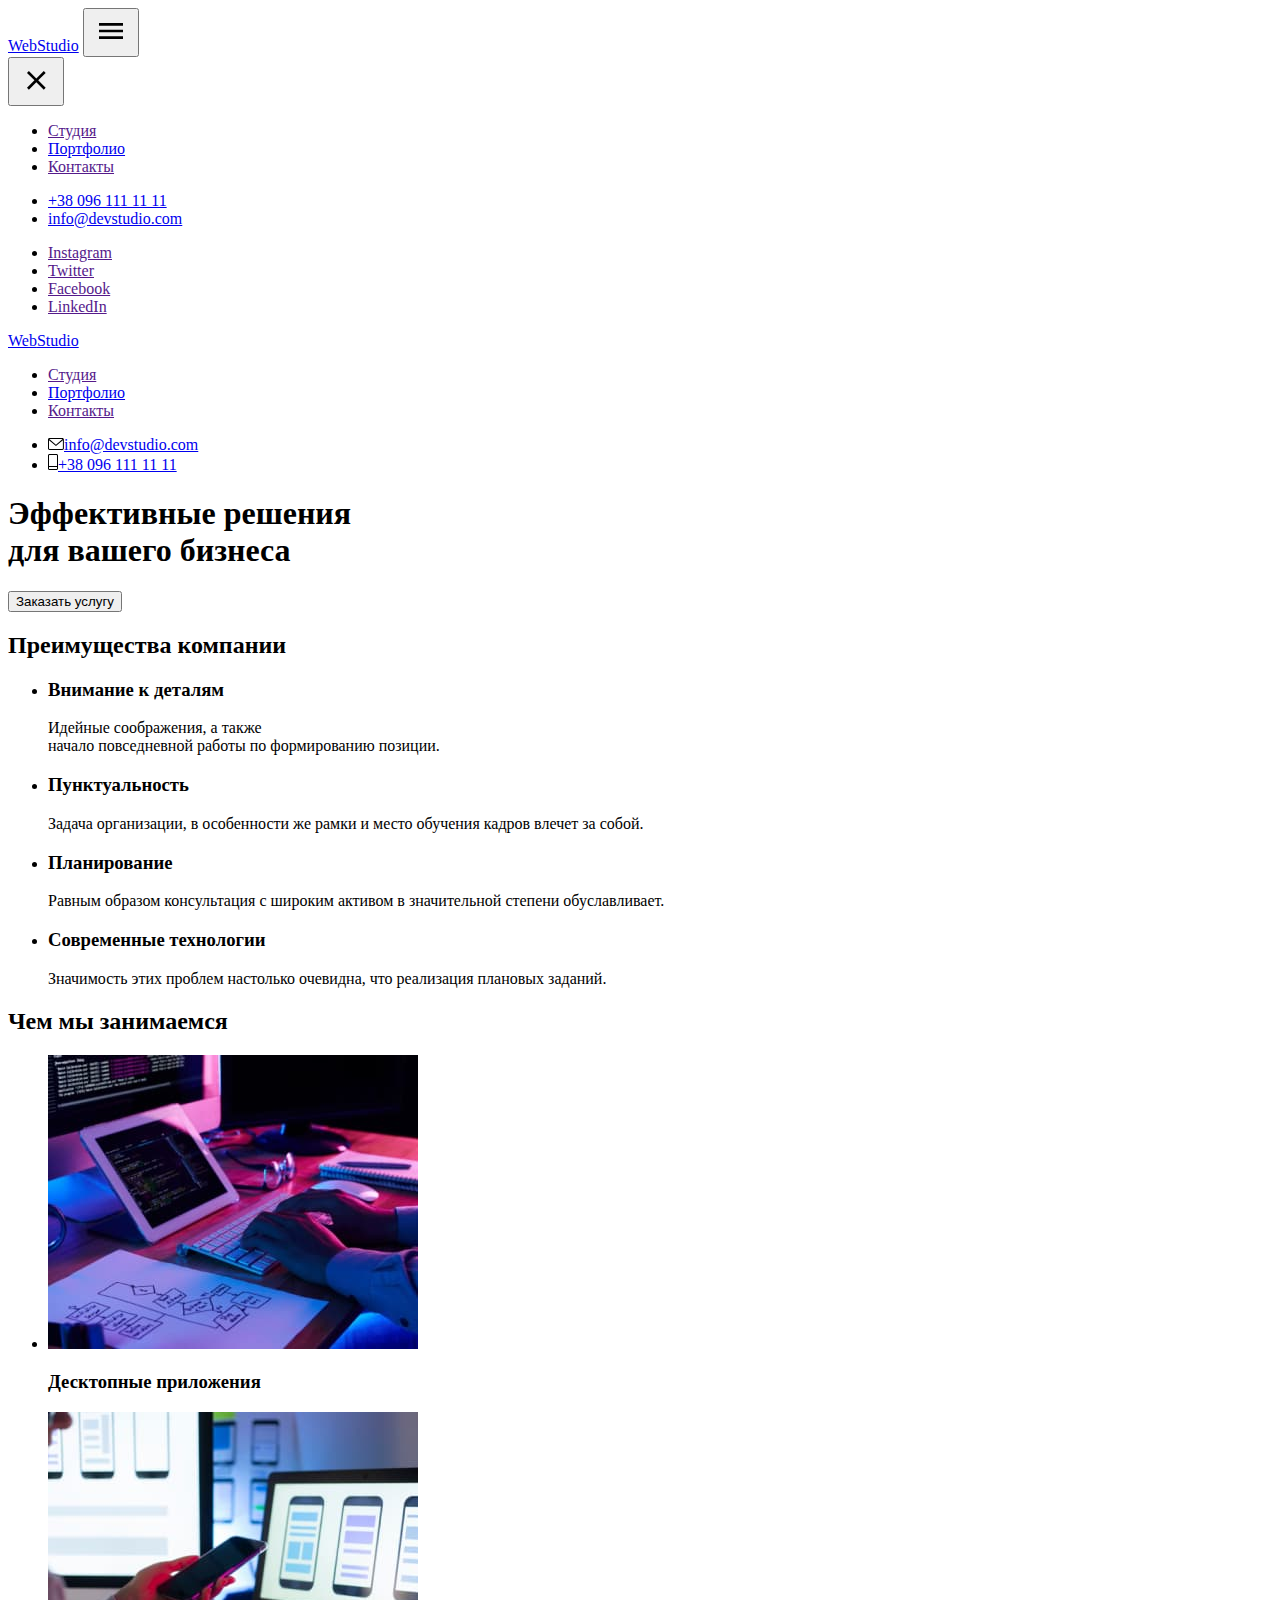
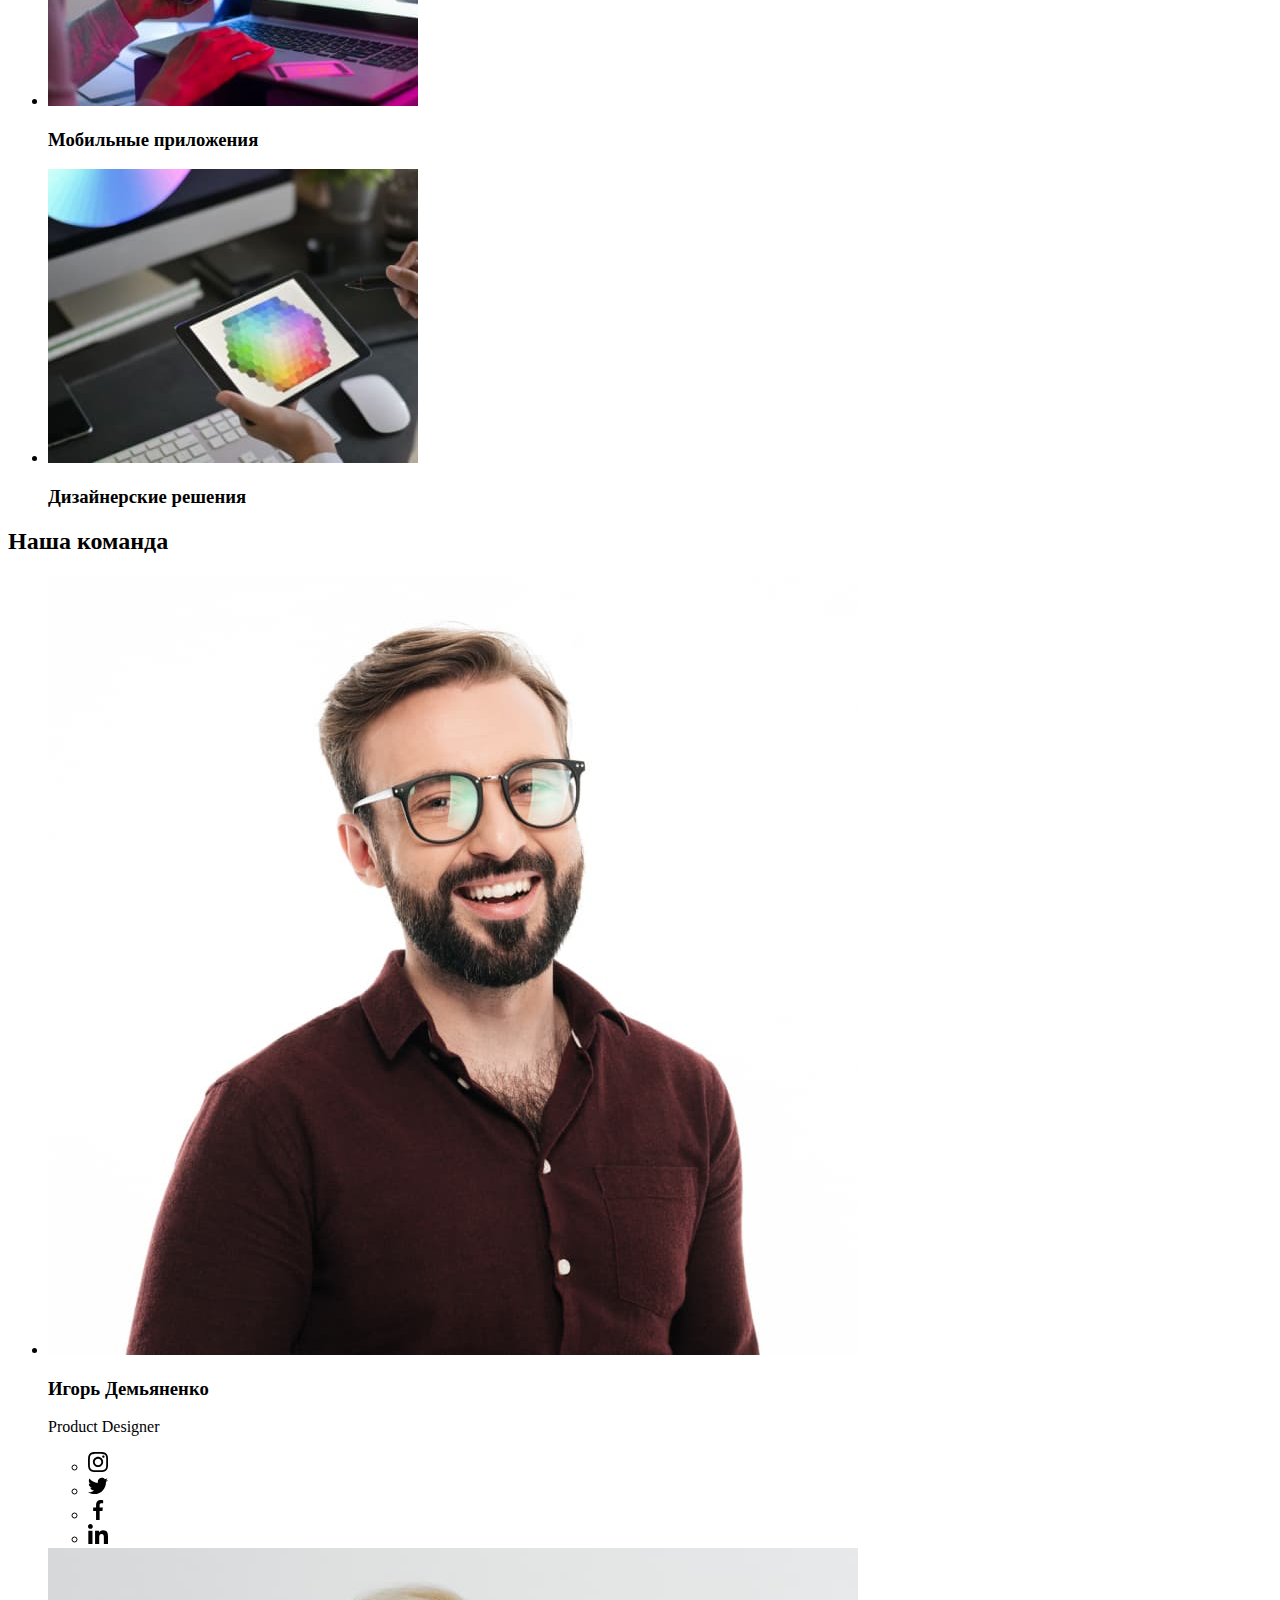
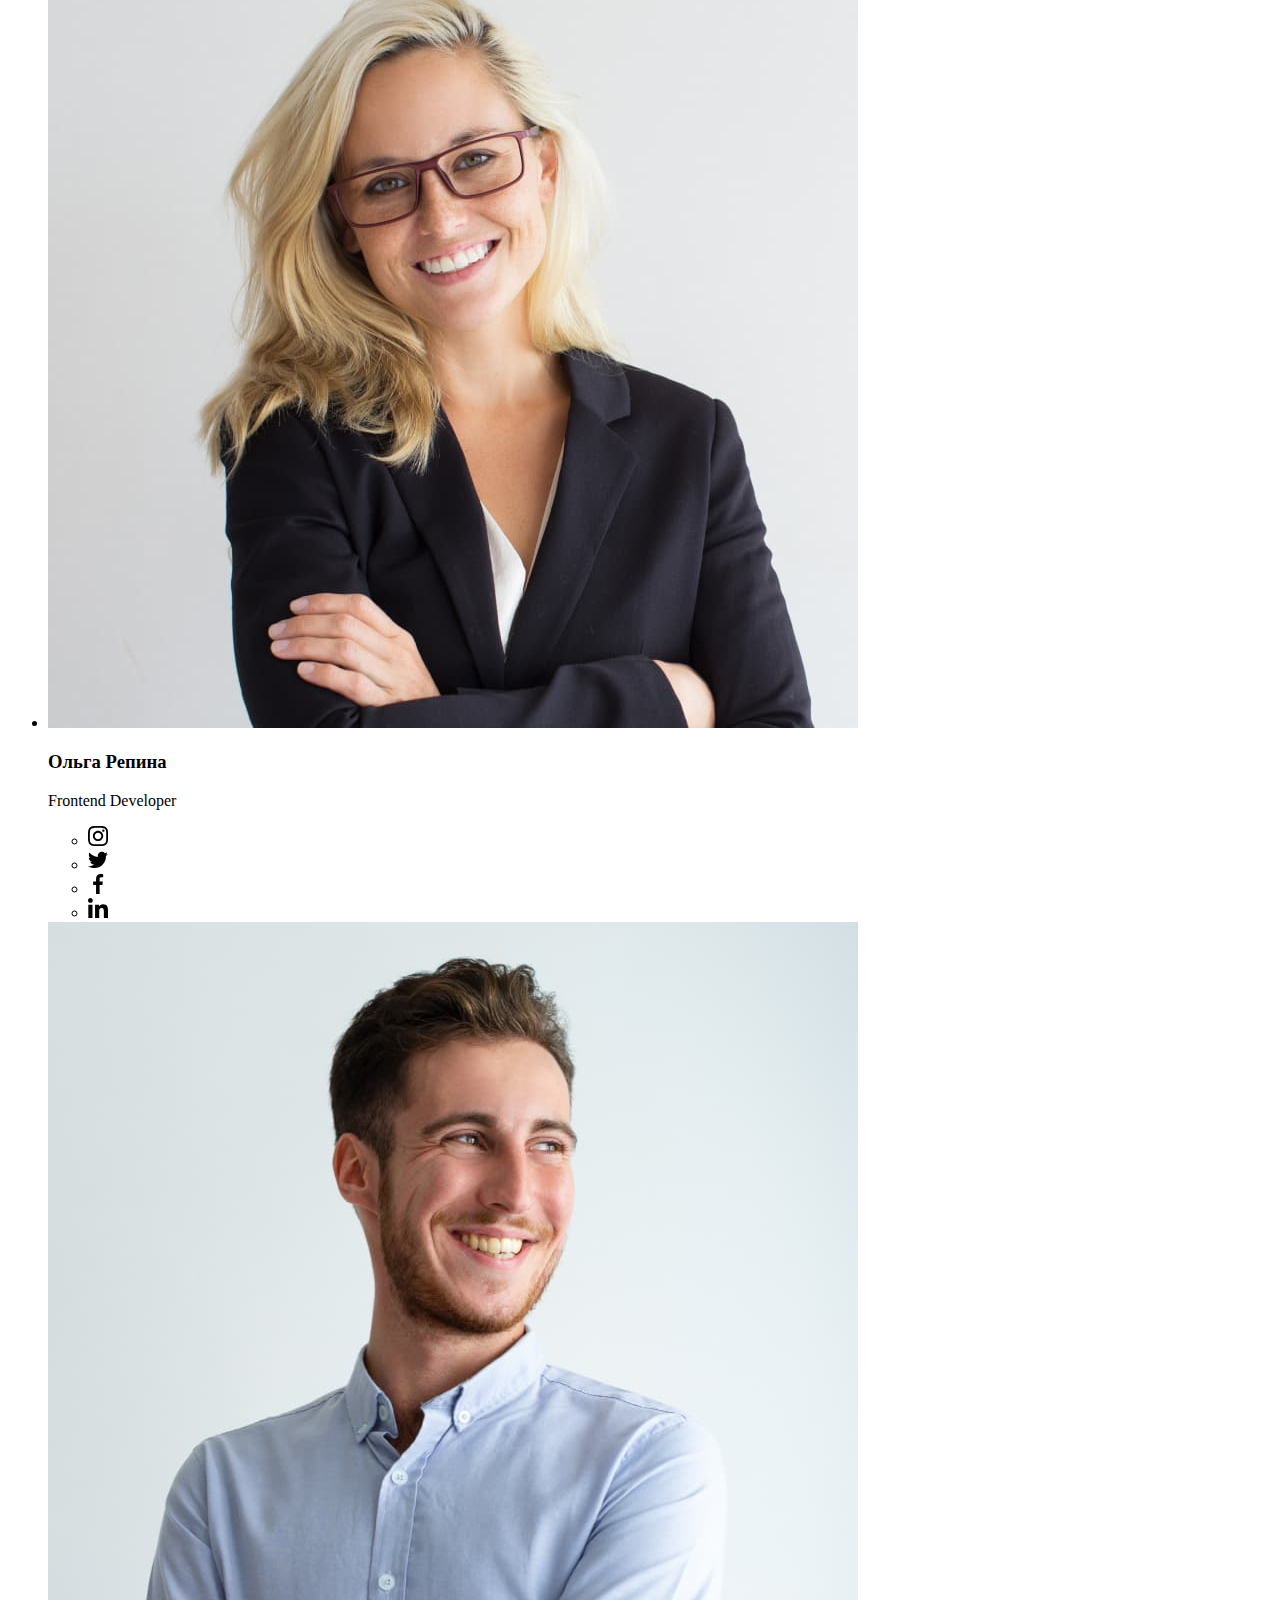
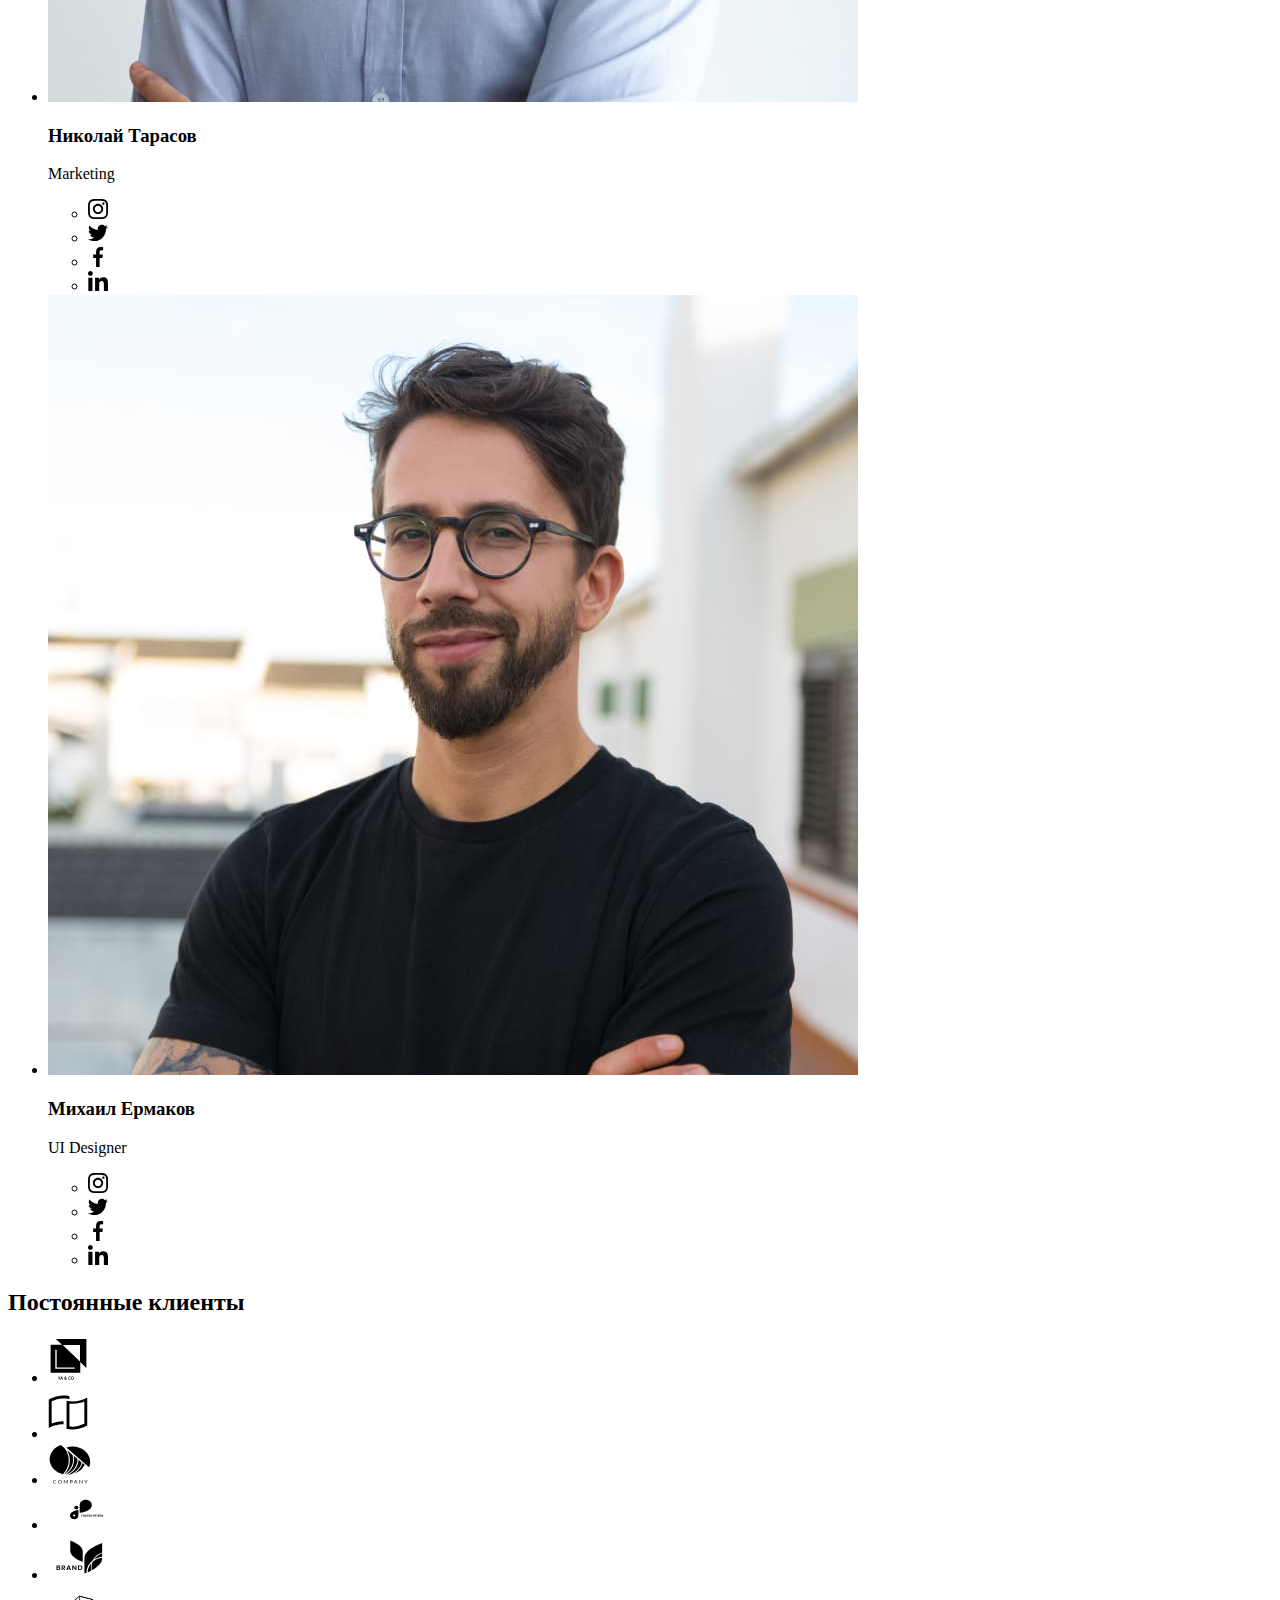
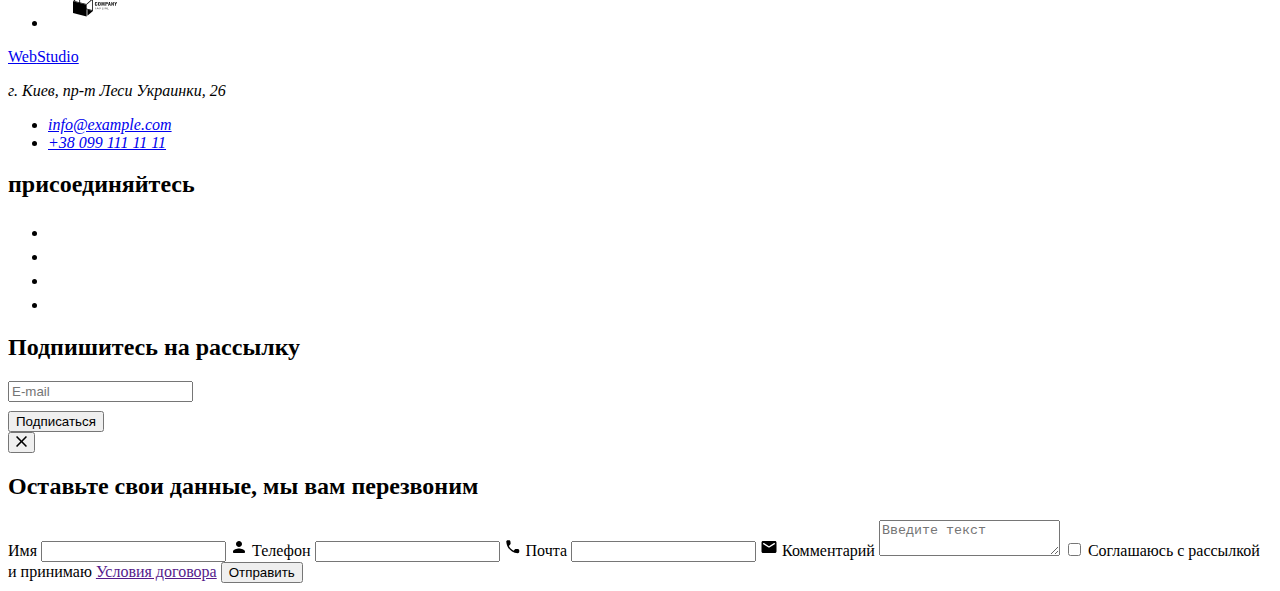
==== index.html @ 809e026f "добавил header для телефона" ====
<!DOCTYPE html>
<html lang="ru">
<head>
    <meta charset="UTF-8">
    <meta http-equiv="X-UA-Compatible" content="IE=edge">
    <meta name="viewport" content="width=device-width, initial-scale=1.0">
    <title>WebStudio</title>
    <link href="https://fonts.googleapis.com/css2?family=Raleway:wght@700&family=Roboto:wght@400;500;700;900&display=swap"
      rel="stylesheet">
    <!--<link rel="stylesheet" href="https://cdnjs.cloudflare.com/ajax/libs/modern-normalize/1.1.0/modern-normalize.min.css">-->
    <!--<link rel="stylesheet" href="./css/styles.css">-->
    <link rel="stylesheet" href="./css/main.min.css"> 
</head>

<body>
  <header class="header header--underline">
    <div class="container header__mobile-header">
        <nav class="header__mobile-nav">
            <a href="./index.html" class="logo logo--mobile">Web<span class="logo--black">Studio</span></a>
            <button class="header__button"  data-menu-button>
              <svg width="40" height="40" aria-label="переключатель мобильного меню">
                <use class="header__menu-icon" href="./images/icons.svg#menu-icon"></use>
              </svg>
            </button>


          <div class="header__menu-list" data-menu>

           <button class="header__button  header__menu-button">
              <a href="./index.html">
                <svg width="40" height="40" aria-label="переключатель мобильного меню">
                  <use class="header__close-icon" href="./images/icons.svg#close-icon"></use>
                </svg>
              </a>
            </button>

            <ul class="header__mobile-site-nav">
              <li class="header__site-nav-item"><a class="header__site-nav-link header__link--current" href="">Студия</a></li>
              <li class="header__site-nav-item"><a class="header__site-nav-link" href="./portfolio.html">Портфолио</a></li>
              <li class="header__site-nav-item"><a class="header__site-nav-link" href="">Контакты</a></li>
            </ul>
            <ul class="header__mobile-auth-nav">
              <li class="header__auth-nav-item"><a class="header__auth-nav-link" href="tel:+380961111111">+38 096 111 11 11</a>
              </li>
              <li class="header__auth-nav-item"><a class="header__auth-nav-link"
                  href="mailto:info@devstudio.com">info@devstudio.com</a></li>
            </ul>
            <ul class="header__mobile-links-list">
              <li class="header__links-list-item"><a class="header__links-list-link" href="">Instagram</a></li>
              <li class="header__links-list-item"><a class="header__links-list-link" href="">Twitter</a></li>
              <li class="header__links-list-item"><a class="header__links-list-link" href="">Facebook</a></li>
              <li class="header__links-list-item"><a class="header__links-list-link" href="">LinkedIn</a></li>
            </ul>
          </div>
        </nav>
    </div>


    <div class="container header__desktop-header">
        <nav class="header__main-nav">
          <a href="./index.html" class="logo">Web<span class="logo--black">Studio</span></a>
          <ul class="header__site-nav">
            <li class="header__item  header__item-studio--active"><a href="" class="header__link header__link--current">Студия</a></li>
            <li class="header__item"><a href="./portfolio.html" class="header__link">Портфолио</a></li>
            <li class="header__item"><a href="" class="header__link">Контакты</a></li>
          </ul>
        </nav>
        <ul class="header__auth-nav">
          <li class="header__point">
            <a class="header__contact" href="mailto:info@devstudio.com">
              <svg class="header__icon header__icon--envelope" width="16" height="12">
                <use href="./images/sprite.svg#icon-envelope"></use>
              </svg>info@devstudio.com</a>
          </li>
          <li class="header__point">
            <a class="header__contact" href="tel:+380961111111">
              <svg class="header__icon header__icon--smartphone" width="10" height="16">
                <use href="./images/sprite.svg#icon-cell"></use>
              </svg>+38 096 111 11 11</a>
          </li>
        </ul>
    </div>
  </header>


<main>
  <section class="hero">
      <h1 class="hero__title">Эффективные решения<br/> для вашего бизнеса</h1>
      <button type="button" class="hero__button" data-modal-open>Заказать услугу</button>
  </section>


  <section class="our-pluses">
    <div class="container">
      <h2 class="our-pluses__title visually-hidden">Преимущества компании</h2>
      <ul class="our-pluses__list">
        <li class="our-pluses__item icon-antenna"><!--Одну иконку сделал через класс как пример-->
          <h3 class="our-pluses__subtitle">Внимание к деталям</h3>
          <p class="our-pluses__text">
            Идейные соображения, а также <br/> начало повседневной работы по формированию позиции.
          </p>
        </li>
        <li class="our-pluses__item">
          <h3 class="our-pluses__subtitle">Пунктуальность</h3>
          <p class="our-pluses__text">
            Задача организации, в особенности же рамки и место обучения кадров влечет за собой.
          </p>
        </li>
        <li class="our-pluses__item">
          <h3 class="our-pluses__subtitle">Планирование</h3>
          <p class="our-pluses__text">
            Равным образом консультация с широким активом в значительной степени обуславливает.
          </p>
        </li>
        <li class="our-pluses__item">
          <h3 class="our-pluses__subtitle">Современные технологии</h3>
          <p class="our-pluses__text">
            Значимость этих проблем настолько очевидна, что реализация плановых заданий.
          </p>
        </li>
      </ul>
    </div>
  </section>

  <section class="our-works">
    <div class="container">
      <h2 class="our-works__title">Чем мы занимаемся</h2>
        <ul class="our-works__list">
          <li>
            <div class="our-works__wrap">
              <img class="our-works__img" src="./images/computerphoto1.jpg" width="370" alt="компьютерные технологии" />
              <h3 class="our-works__subtitle">Десктопные приложения</h3>
            </div>
          </li>
          <li>
            <div class="our-works__wrap">
              <img class="our-works__img" src="./images/computerphoto2.jpg" width="370" alt="компьютерные технологии" />
              <h3 class="our-works__subtitle">Мобильные приложения</h3>
            </div>
          </li>
          <li>
            <div class="our-works__wrap">
              <img class="our-works__img" src="./images/computerphoto3.jpg" width="370" alt="компьютерные технологии" />
              <h3 class="our-works__subtitle">Дизайнерские решения</h3>
            </div>
          </li>
        </ul>
    </div>
  </section>

  <section class="our-team">
    <div class="container">
      <h2 class="our-team__title section-title title-style">Наша команда</h2>
      <ul class="our-team__card-set">
        <li class="our-team__card">
          <picture>
            <source srcset="./images/igor-photo-270.jpg 1x, ./images/igor-photo-540@2x.jpg 2x" media="(min-width: 1200px)" sizes="25vw" type="image/jpeg">
            <source srcset="./images/igor-photo-354.jpg 1x, ./images/igor-photo-708@2x.jpg 2x" media="(min-width: 768px)" sizes="50vw" type="image/jpeg">
            <source srcset="./images/igor-photo-450.jpg 1x, ./images/igor-photo-900@2x.jpg 2x" media="(max-width: 767px)" sizes="100vw" type="image/jpeg">            
            <img class="our-team__img" src="/images/igor-photo-450.jpg" alt="игорь-product manager" />
          </picture>
          <div class="our-team__text-wrap">
            <h3 class="our-team__subtitle">Игорь Демьяненко</h3>
            <p class="our-team__text">Product Designer</p>
            <ul class="our-team__list-links">
              <li>
                <a class="our-team__link" href="">
                  <svg class="our-team__icon" width="20" height="20">
                    <use href="./images/icons.svg#instagram-gray"></use>
                  </svg>
                </a>
              </li>
              <li>
                <a class="our-team__link" href="">
                  <svg class="our-team__icon" width="20" height="20">
                    <use href="./images/icons.svg#twitter-gray"></use>
                  </svg>
                </a>
              </li>
              <li>
                <a class="our-team__link" href="">
                  <svg class="our-team__icon" width="20" height="20">
                    <use href="./images/icons.svg#facebook-gray"></use>
                  </svg>
                </a>
              </li>
              <li>
                <a class="our-team__link" href="">
                  <svg class="our-team__icon" width="20" height="20">
                    <use href="./images/icons.svg#linkedin-gray"></use>
                  </svg>
                </a>
              </li>
            </ul>
          </div>
        </li>
        <li class="our-team__card">
          <picture>
            <source srcset="./images/olga-photo-270.jpg 1x, ./images/olga-photo-540@2x.jpg 2x" media="(min-width: 1200px)" sizes="25vw" type="image/jpeg">
            <source srcset="./images/olga-photo-354.jpg 1x, ./images/olga-photo-708@2x.jpg 2x" media="(min-width: 768px)" sizes="50vw" type="image/jpeg">
            <source srcset="./images/olga-photo-450.jpg 1x, ./images/olga-photo-900@2x.jpg 2x" media="(max-width: 767px)" sizes="100vw" type="image/jpeg">
            <img class="our-team__img" src="./images/olga-photo-450.jpg" alt="ольга-frontend devtloper" />
          </picture>
          <div class="our-team__text-wrap">
            <h3 class="our-team__subtitle section-title">Ольга Репина</h3>
            <p class="our-team__text">Frontend Developer</p>
            <ul class="our-team__list-links list">
              <li>
                <a class="our-team__link" href="">
                  <svg class="our-team__icon" width="20" height="20">
                    <use href="./images/icons.svg#instagram-gray"></use>
                  </svg>
                </a>
              </li>
              <li>
                <a class="our-team__link" href="">
                  <svg class="our-team__icon" width="20" height="20">
                    <use href="./images/icons.svg#twitter-gray"></use>
                  </svg>
                </a>
              </li>
              <li>
                <a class="our-team__link" href="">
                  <svg class="our-team__icon" width="20" height="20">
                    <use href="./images/icons.svg#facebook-gray"></use>
                  </svg>
                </a>
              </li>
              <li>
                <a class="our-team__link" href="">
                  <svg class="our-team__icon" width="20" height="20">
                    <use href="./images/icons.svg#linkedin-gray"></use>
                  </svg>
                </a>
              </li>
            </ul>
          </div>
        </li>
        <li class="our-team__card">
          <picture>
            <source srcset="./images/nikolai-photo-270.jpg 1x, ./images/nikolai-photo-540@2x.jpg 2x" media="(min-width: 1200px)" sizes="25vw" type="image/jpeg">
            <source srcset="./images/nikolai-photo-354.jpg 1x, ./images/nikolai-photo-708@2x.jpg 2x" media="(min-width: 768px)" sizes="50vw" type="image/jpeg">
            <source srcset="./images/nikolai-photo-450.jpg 1x, ./images/nikolai-photo-900@2x.jpg 2x" media="(max-width: 767px)" sizes="100vw" type="image/jpeg">
            <img class="our-team__img" src="./images/nikolai-photo-450.jpg" alt="николай-marketing manager" />
          </picture>
          <div class="our-team__text-wrap">
            <h3 class="our-team__subtitle section-title">Николай Тарасов</h3>
            <p class="our-team__text">Marketing</p>
            <ul class="our-team__list-links list">
              <li>
                <a class="our-team__link" href="">
                  <svg class="our-team__icon" width="20" height="20">
                    <use href="./images/icons.svg#instagram-gray"></use>
                  </svg>
                </a>
              </li>
              <li>
                <a class="our-team__link" href="">
                  <svg class="our-team__icon" width="20" height="20">
                    <use href="./images/icons.svg#twitter-gray"></use>
                  </svg>
                </a>
              </li>
              <li>
                <a class="our-team__link" href="">
                  <svg class="our-team__icon" width="20" height="20">
                    <use href="./images/icons.svg#facebook-gray"></use>
                  </svg>
                </a>
              </li>
              <li>
                <a class="our-team__link" href="">
                  <svg class="our-team__icon" width="20" height="20">
                    <use href="./images/icons.svg#linkedin-gray"></use>
                  </svg>
                </a>
              </li>
            </ul>
          </div>
        </li>
        <li class="our-team__card">
          <picture>
            <source srcset="./images/mihail-photo-270.jpg 1x, ./images/mihail-photo-540@2x.jpg 2x" media="(min-width: 1200px)" sizes="25vw" type="image/jpeg">
            <source srcset="./images/mihail-photo-354.jpg 1x, ./images/mihail-photo-708@2x.jpg 2x" media="(min-width: 768px)" sizes="50vw" type="image/jpeg">
            <source srcset="./images/mihail-photo-450.jpg 1x, ./images/mihail-photo-900@2x.jpg 2x" media="(max-width: 767px)" sizes="100vw" type="image/jpeg">
            <img class="our-team__img" src="./images/mihail-photo-450.jpg" alt="михаил-UI designer" />
          </picture>
          <div class="our-team__text-wrap">
            <h3 class="our-team__subtitle section-title">Михаил Ермаков</h3>
            <p class="our-team__text">UI Designer</p>
            <ul class="our-team__list-links list">
              <li>
                <a class="our-team__link" href="">
                  <svg class="our-team__icon" width="20" height="20">
                    <use href="./images/icons.svg#instagram-gray"></use>
                  </svg>
                </a>
              </li>
              <li>
                <a class="our-team__link" href="">
                  <svg class="our-team__icon" width="20" height="20">
                    <use href="./images/icons.svg#twitter-gray"></use>
                  </svg>
                </a>
              </li>
              <li>
                <a class="our-team__link" href="">
                  <svg class="our-team__icon" width="20" height="20">
                    <use href="./images/icons.svg#facebook-gray"></use>
                  </svg>
                </a>
              </li>
              <li>
                <a class="our-team__link" href="">
                  <svg class="our-team__icon" width="20" height="20">
                    <use href="./images/icons.svg#linkedin-gray"></use>
                  </svg>
                </a>
              </li>
            </ul>
          </div>
        </li>
      </ul>
    </div>
  </section>

  <section class="clients">
    <div class="container">
      <h2 class="clients__title">Постоянные клиенты</h2>
      <ul class="clients__list">
        <li class="clients__item">
          <a class="clients__link" href=""><svg width="41" height="47" class="clients__icon"><use href="./images/icons.svg#company-one"></use></svg></a>
        </li>
        <li class="clients__item">
          <a class="clients__link" href=""><svg width="40" height="52" class="clients__icon"><use href="./images/icons.svg#company-two"></use></svg></a>
        </li>
        <li class="clients__item">
          <a class="clients__link" href=""><svg width="44" height="42" class="clients__icon"><use href="./images/icons.svg#company-three"></use></svg></a>
        </li>
        <li class="clients__item">
          <a class="clients__link" href=""><svg width="85" height="41" class="clients__icon"><use href="./images/icons.svg#company-four"></use></svg></a>
        </li>
        <li class="clients__item">
          <a class="clients__link" href=""><svg width="63" height="46" class="clients__icon"><use href="./images/icons.svg#company-five"></use></svg></a>
        </li>
        <li class="clients__item">
          <a class="clients__link" href=""><svg width="94" height="44" class="clients__icon"><use href="./images/icons.svg#company-six"></use></svg></a>
        </li>
      </ul>
    </div>
  </section>
</main>

  <footer class="footer">
   <div class="container  footer__footer-wrap">
      <div class="footer__contact-wrap">
          <a href="./index.html" class="logo footer__logo">Web<span class="logo--white">Studio</span></a>
          <address class="footer__contact">
              <p class="footer__text">г. Киев, пр-т Леси Украинки, 26</p>
              <ul class="footer__contact-list">
                <li class="footer__contact-item"><a class="footer__contact-link" href="mailto:info@example.com">info@example.com</a></li>
                <li class="footer__contact-item"><a class="footer__contact-link" href="tel:+380991111111">+38 099 111 11 11</a></li>
              </ul>
          </address>
      </div>

      <div class="footer__links-wrap">
        <h2 class="footer__title">присоединяйтесь</h2>
        <ul class="footer__links-list">
          <li class="footer__links-item">
            <a class="footer__link" href=""><svg class="footer__links-icon" width="20" height="20"><use href="./images/icons.svg#instagram-footer"></use></svg></a>
          </li>
          <li class="footer__links-item">
            <a class="footer__link" href=""><svg class="footer__links-icon" width="20" height="20"><use href="./images/icons.svg#twitter-footer"></use></svg></a>
          </li>
          <li class="footer__links-item">
            <a class="footer__link" href=""><svg class="footer__links-icon" width="20" height="20"><use href="./images/icons.svg#facebook-footer"></use></svg></a>
          </li>
          <li class="footer__links-item">
            <a class="footer__link" href=""><svg class="footer__links-icon" width="20" height="20"><use href="./images/icons.svg#linkedin-footer"></use></svg></a>
          </li>
        </ul>
      </div>

      <div class="footer__email">
          <h2 class="footer__title">Подпишитесь на рассылку</h2>
          <div class="footer__email-wrap">
              <form class="footer__form" method="post" autocomplete="off">
                <input class="footer__input" type="email" name="email" placeholder="E-mail">
              </form>
              <div class="footer__email-thumb">
                  <button class="footer__button" type="submit">Подписаться</button>
                  <svg class="footer__button-icon" width="24" height="24">
                    <use href="./images/icons.svg#icon-send"></use>
                  </svg>
              </div>
          </div>
      </div>
   </div>
  </footer>


  <div class="backdrop is-hidden" data-modal>
    <div class="backdrop__modal">
        <div class="backdrop__button-wrap">
          <button class="backdrop__button" type="button" data-modal-close>
            <svg class="backdrop-icon" width="11" height="11">
              <use href="./images/sprite.svg#icon-cross"></use>
            </svg>
          </button>
        </div>

      <form class="form" method="post" autocomplete="off" novalidate>
          <h2 class="form__title">Оставьте свои данные, мы вам перезвоним</h2>

          <label class="form__label">
              <span class="form__text">Имя</span>
              <span class="form__field">
                  <input class="form__input" type="text" name="username">
                  <svg class="form__icon" width="18" height="18">
                    <use href="./images/icons.svg#person-black"></use>
                  </svg>
              </span>
          </label>

          <label class="form__label">
              <span class="form__text">Телефон</span>
              <span class="form__field">
                  <input class="form__input" type="tel" name="tel">
                  <svg class="form__icon" width="18" height="18">
                    <use href="./images/icons.svg#phone-black"></use>
                  </svg>
              </span>
          </label>

          <label class="form__label">
              <span class="form__text">Почта</span>
              <span class="form__field">
                  <input class="form__input" type="email" name="email">
                  <svg class="form__icon" width="18" height="18">
                    <use href="./images/icons.svg#email-black"></use>
                  </svg>
              </span>
          </label>

          <label class="form__label form__label--textarea">
              <span class="form__text">Комментарий</span>
              <textarea class="form__textarea" name="comments" placeholder="Введите текст"></textarea>
          </label>

          <label class="form__label-checkbox">
            <input class="form__checkbox" type="checkbox" name="agree" value="agree">
            <span class="form__checkbox-icon"></span>
            <span class="form__checkbox-text">Соглашаюсь с рассылкой и принимаю <a class="form__link" href="">Условия договора</a></span>
          </label>

          <button class="button form__button" type="submit">Отправить</button>
      </form>
    </div>
  </div>

  <script src="./js/modal.js"></script>
   <script src="./js/menu.js"></script>
</body>
</html>
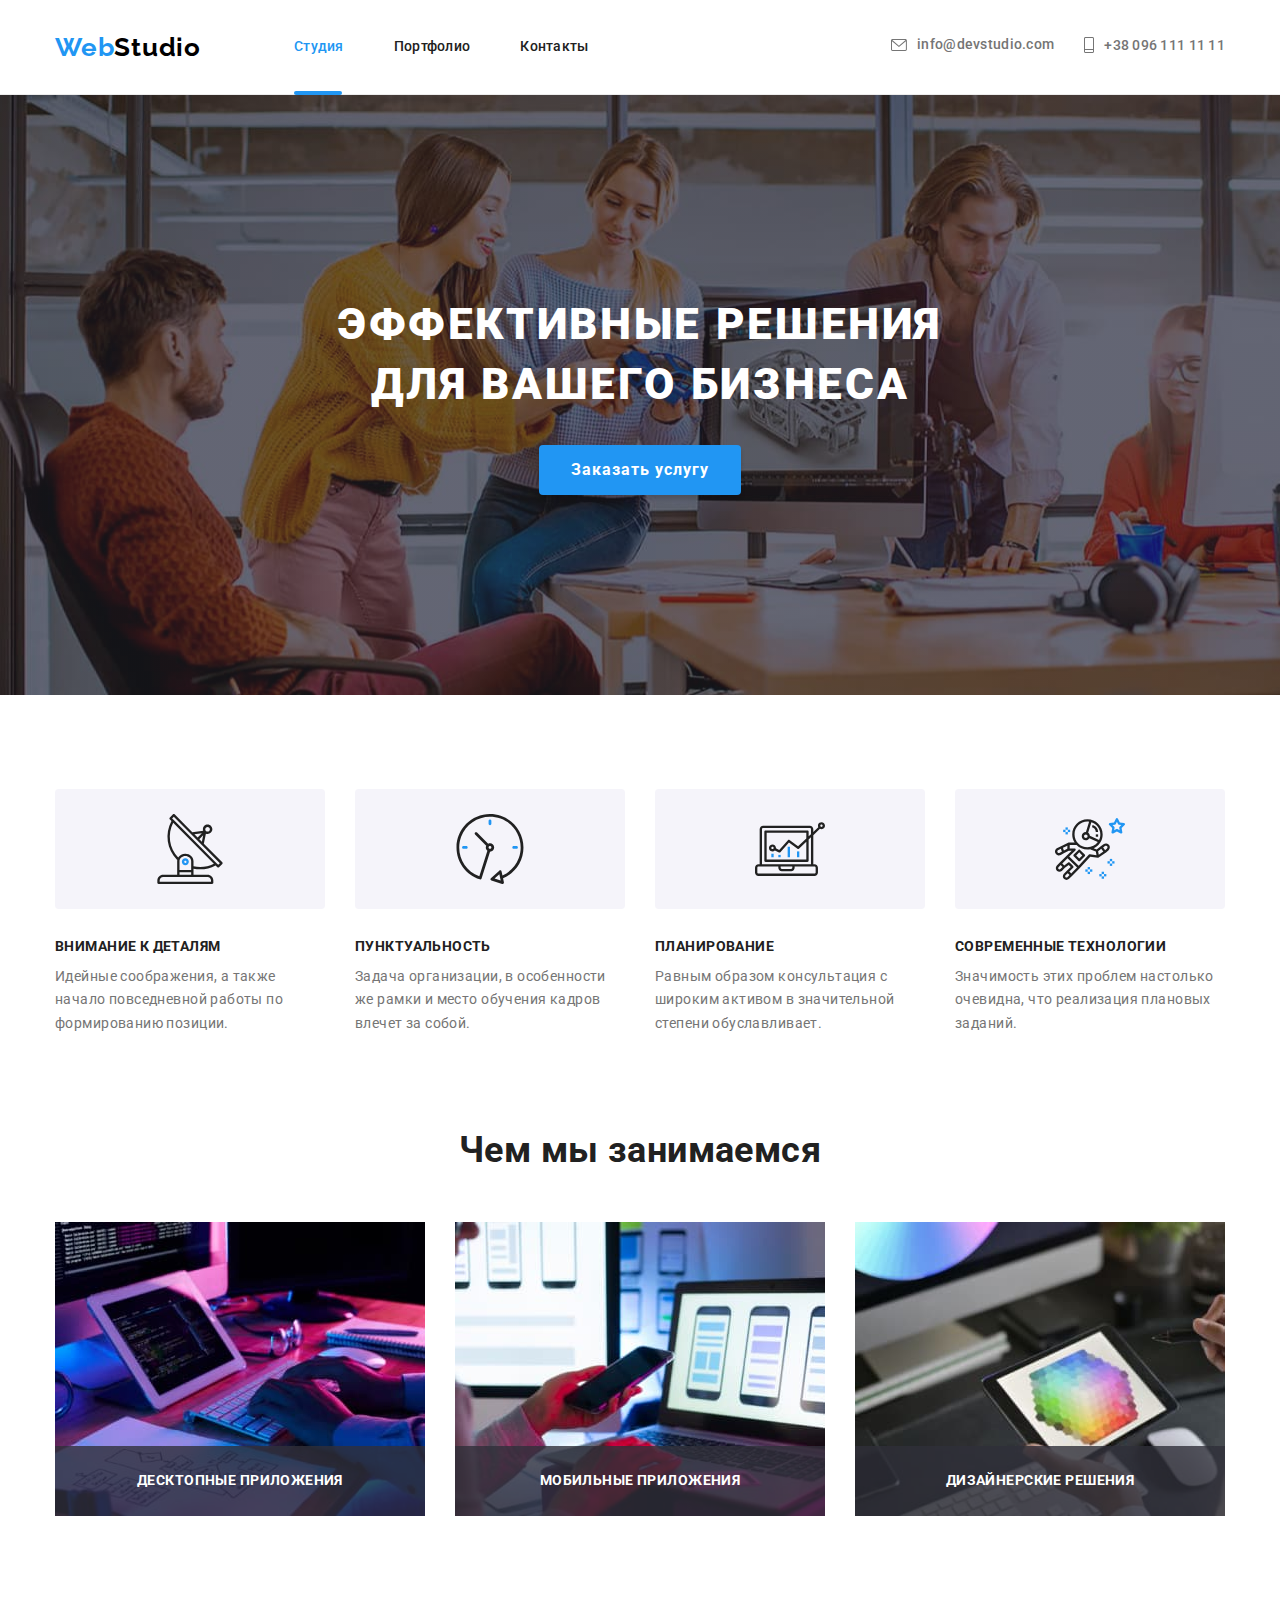
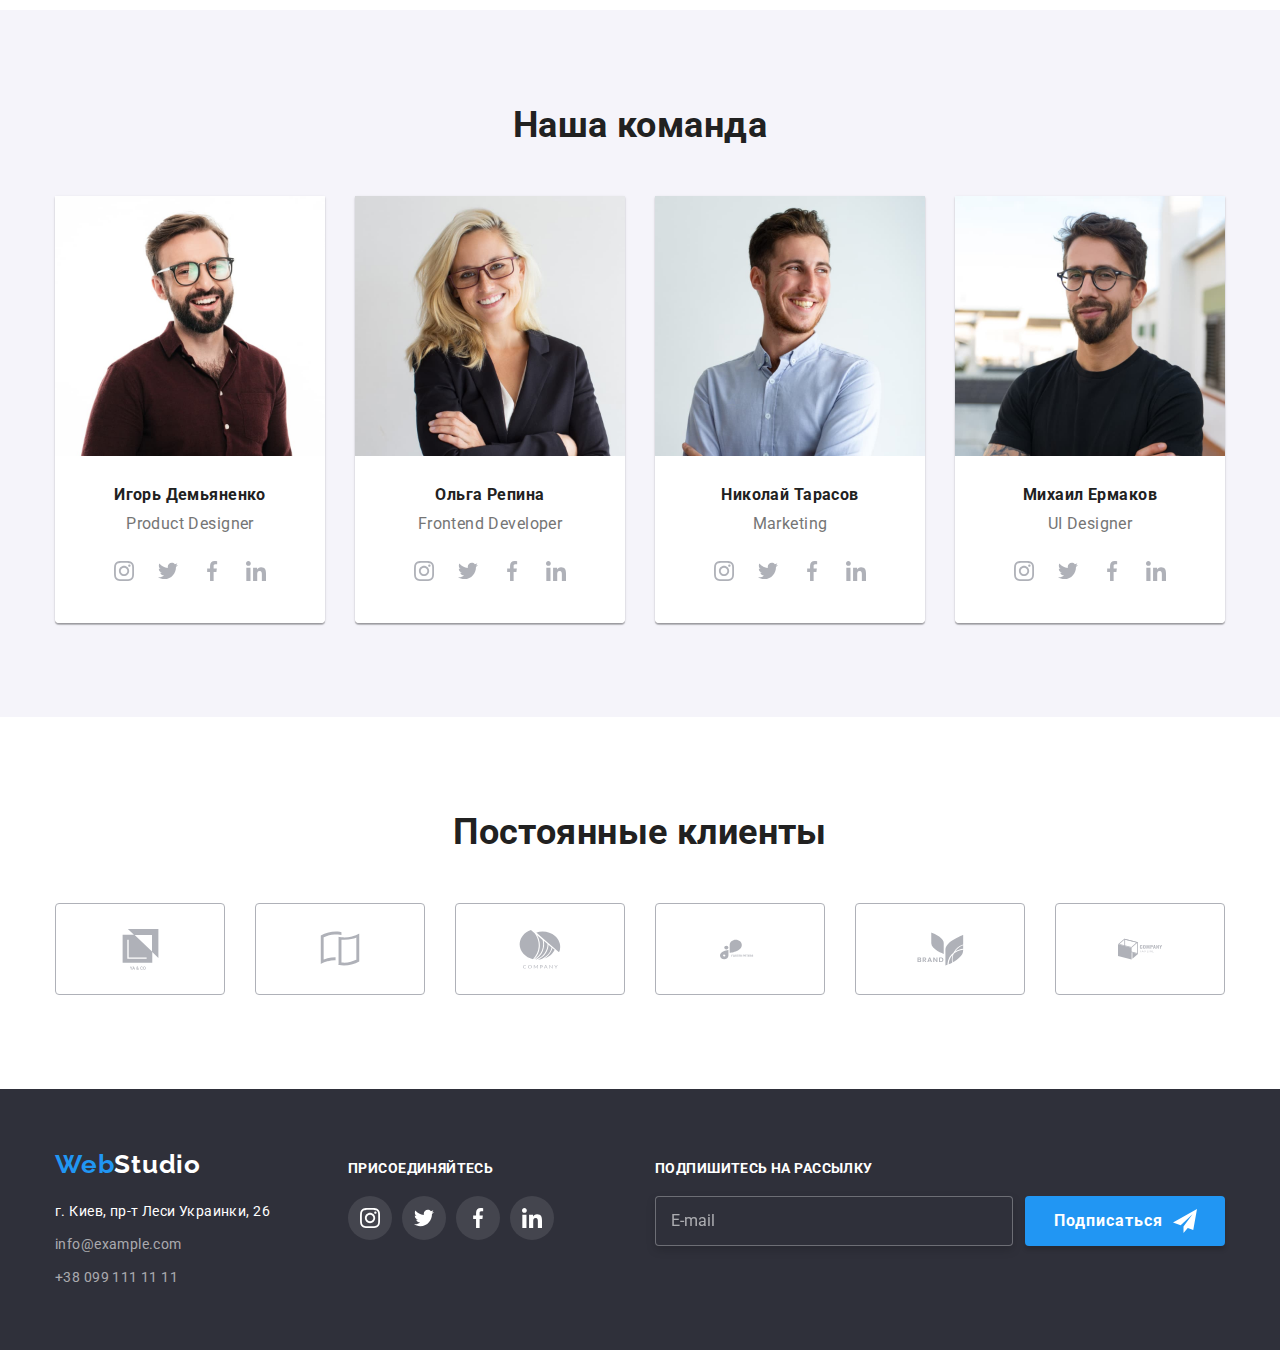
==== commit bc41618b: "изменил кнопку в хедере" ====
--- a/index.html
+++ b/index.html
@@ -20,19 +20,20 @@
             <button class="header__button"  data-menu-button>
               <svg width="40" height="40" aria-label="переключатель мобильного меню">
                 <use class="header__menu-icon" href="./images/icons.svg#menu-icon"></use>
+                <use class="header__close-icon" href="./images/icons.svg#close-icon"></use>
               </svg>
             </button>
 
 
           <div class="header__menu-list" data-menu>
 
-           <button class="header__button  header__menu-button">
+           <!-- <button class="header__button  header__menu-button">
               <a href="./index.html">
                 <svg width="40" height="40" aria-label="переключатель мобильного меню">
                   <use class="header__close-icon" href="./images/icons.svg#close-icon"></use>
                 </svg>
               </a>
-            </button>
+            </button> -->
 
             <ul class="header__mobile-site-nav">
               <li class="header__site-nav-item"><a class="header__site-nav-link header__link--current" href="">Студия</a></li>
--- a/css/styles.css
+++ b/css/styles.css
@@ -0,0 +1,905 @@
+/* цвет основной #757575*/
+/* цвет вторичный #212121*/
+/* цвет спец #FFFFFF*/
+/* цвет акцент #2196F3*/
+/* цвет footer address rgba(255, 255, 255, 0.6);*/
+
+:root {
+  --text-color: #757575;
+  --title-color: #212121;
+  --accent-color: #2196f3;
+  --special-color: #ffffff;
+  --footer-color: #2f303a;
+  --team-color: #f5f4fa;
+  --help-color: tomato;
+
+  --project-list-margin: 30px;
+  --animation-timfun: cubic-bezier(0.4, 0, 0.2, 1);
+}
+
+body {
+  color: var(--text-color);
+
+  font-family: 'Roboto', sans-serif;
+  font-weight: 400;
+  font-size: 14px;
+  letter-spacing: 0.03em;
+}
+
+.visually-hidden {
+  position: absolute;
+  width: 1px;
+  height: 1px;
+  margin: -1px;
+  border: 0;
+  padding: 0;
+  white-space: nowrap;
+  clip-path: inset(100%);
+  clip: rect(0 0 0 0);
+  overflow: hidden;
+}
+
+/*---------------------UTILITY----------------------------------------*/
+.list {
+  padding: 0;
+  margin: 0;
+  list-style: none;
+}
+
+/*----------------------------BUTTON------------------------------------*/
+.button {
+  display: inline-block;
+  min-width: 200px;
+  height: 50px;
+
+  color: var(--special-color);
+
+  border-radius: 4px;
+  box-shadow: 0px 4px 4px rgba(0, 0, 0, 0.15);
+  border: none;
+
+  font-family: inherit;
+  font-weight: 700;
+  font-size: 16px;
+  line-height: 1.87;
+  letter-spacing: 0.06em;
+  cursor: pointer;
+}
+
+/*---------------------LOGO----------------------------------------*/
+.logo {
+  color: var(--accent-color);
+  text-decoration: none;
+
+  font-family: 'Raleway', sans-serif;
+  font-weight: 700;
+  font-size: 24px;
+  line-height: 1.19;
+  letter-spacing: 0.03em;
+  margin-right: 93px;
+}
+.logo--black {
+  color: #000;
+}
+.logo--white {
+  color: #fff;
+}
+
+
+/*---------------------HEADER----------------------------------------*/
+.header {
+  background-color: var(--special-color);
+
+  padding-bottom: 31px;
+  padding-top: 32px;
+}
+.header--underline {
+  border-bottom: 1px solid #ececec;
+}
+.header__main-nav {
+  display: flex;
+  align-items: center;
+  justify-content: space-between;
+}
+.header__item:not(:last-child) {
+  margin-right: 50px;
+}
+.header__item {
+  position: relative;
+}
+.header__item-studio--active::after,
+.header__item-prtf--active::after {
+  position: absolute;
+  top: 50.5px;
+  left: 0px;
+
+  display: block;
+  content: '';
+  height: 4px;
+
+  /*opacity: 0;
+  pointer-events: none;*/
+
+  background: #2196f3;
+  border-radius: 2px;
+}
+.header__item-studio--active::after {
+  width: 48px;
+}
+.header__item-prtf--active::after {
+  width: 77px;
+}
+/*.header__item-studio--active:hover::after {
+  opacity: 1;
+}*/
+/*.header__item-prtf--active:hover::after {
+  opacity: 1;
+}*/
+.header__site-nav,
+.header__auth-nav {
+  display: flex;
+
+  line-height: 1.14;
+  letter-spacing: 0.02em;
+  font-weight: 500;
+}
+.header__link {
+  display: block;
+
+  color: var(--title-color);
+  text-decoration: none;
+  transition: color 250ms var(--animation-timfun);
+}
+.header__link:hover,
+.header__link:focus,
+.header__contact:hover,
+.header__contact:focus {
+  color: var(--accent-color);
+}
+.header__link--current {
+  color: var(--accent-color);
+}
+.header__contact {
+  display: inline-flex;
+  align-items: center;
+
+  text-decoration: none;
+  color: var(--text-color);
+
+  transition: color 250ms var(--animation-timfun);
+}
+.header__icon {
+  fill: #757575;
+  transition: fill 250ms var(--animation-timfun);
+}
+.header__contact:hover .header__icon {
+  fill: var(--accent-color);
+}
+.header__icon--envelope {
+  margin-right: 10px;
+}
+.header__icon--smartphone {
+  margin-right: 10px;
+  margin-left: 30px;
+}
+
+
+/*---------------------SECTION----------------------------------------*/
+.section-title {
+  color: var(--title-color);
+}
+.title-style {
+  font-size: 36px;
+  text-align: center;
+  line-height: 1.17;
+}
+
+
+/*---------------------SECTION HERO----------------------------------------*/
+.hero {
+  background-color: var(--footer-color);
+  background-image: linear-gradient(to right, rgba(47, 48, 58, 0.4), rgba(47, 48, 58, 0.4)),
+    url(../images/hero-bgr.jpg);
+
+  padding-bottom: 200px;
+  padding-top: 200px;
+  text-align: center;
+}
+.hero__title {
+  color: var(--special-color);
+  margin-top: 0;
+  margin-bottom: 30px;
+
+  font-weight: 900;
+  font-size: 44px;
+  line-height: 1.36;
+  letter-spacing: 0.06em;
+  text-transform: uppercase;
+}
+.hero__button {
+  text-align: center;
+  padding: 10px 32px;
+  background-color: var(--accent-color);
+}
+
+
+/*---------------------SECTION OUR-PLUSES----------------------------------------*/
+.our-pluses {
+  padding-top: 94px;
+  padding-bottom: 94px;
+}
+.our-pluses__title {
+  margin-top: 0;
+}
+.our-pluses__list {
+  display: flex;
+}
+.our-pluses__item {
+  width: calc((100%-90) / 4);
+}
+.our-pluses__item:not(:last-child) {
+  margin-right: 30px;
+}
+.our-pluses__subtitle {
+  color: var(--title-color);
+
+  margin-top: 0;
+  margin-bottom: 10px;
+
+  font-weight: 700;
+  font-size: 14px;
+  line-height: 1.14;
+  letter-spacing: 0.03em;
+  text-transform: uppercase;
+}
+.our-pluses__text {
+  line-height: 1.71em;
+  margin-top: 0;
+  margin-bottom: 0;
+}
+.our-pluses__item::before {
+  display: block;
+  content: '';
+  width: 270px;
+  height: 120px;
+
+  background-color: #f5f4fa;
+
+  margin-bottom: 30px;
+  border-radius: 4px;
+}
+.icon-antenna::before {
+  content: '';
+  background-image: url(../images/antenna.svg);
+  background-repeat: no-repeat;
+  background-position: center;
+}
+.our-pluses__item:nth-child(2)::before {
+  content: '';
+  background-image: url(../images/clock.svg);
+  background-repeat: no-repeat;
+  background-position: center;
+}
+.our-pluses__item:nth-child(3)::before {
+  content: '';
+  background-image: url(../images/diagram.svg);
+  background-repeat: no-repeat;
+  background-position: center;
+}
+.our-pluses__item:nth-child(4)::before {
+  content: '';
+  background-image: url(../images/astronaut.svg);
+  background-repeat: no-repeat;
+  background-position: center;
+}
+
+
+/*---------------------SECTION OUR-WORKS----------------------------------------*/
+.our-works {
+  padding-top: 0;
+  padding-bottom: 94px;
+}
+.our-works__title {
+  line-height: 1.16;
+  margin-bottom: 50px;
+  margin-top: 0;
+}
+.our-works__list {
+  display: flex;
+  justify-content: space-between;
+}
+.our-works__img {
+  display: block;
+}
+.our-works__wrap {
+  position: relative;
+}
+.our-works__subtitle {
+  position: absolute;
+  bottom: 0;
+  width: 100%;
+  height: 70px;
+
+  color: var(--special-color);
+  background: rgba(47, 48, 58, 0.8);
+
+  margin: 0;
+  padding-top: 27px;
+
+  font-weight: 700;
+  font-size: 14px;
+  line-height: 1.14;
+  text-align: center;
+  letter-spacing: 0.03em;
+  text-transform: uppercase;
+}
+
+
+/*---------------------SECTION OUR-TEAM----------------------------------------*/
+.our-team {
+  background-color: var(--team-color);
+  padding-top: 94px;
+  padding-bottom: 94px;
+}
+.our-team__title {
+  margin-top: 0;
+  margin-bottom: 50px;
+}
+.our-team__subtitle {
+  margin-top: 0;
+  margin-bottom: 10px;
+}
+.our-team__text {
+  margin-top: 0;
+  margin-bottom: 16px;
+}
+.our-team__subtitle,
+.our-team__text {
+  font-size: 16px;
+}
+.our-team__card-set {
+  display: flex;
+  justify-content: space-between;
+}
+.our-team__card {
+  box-shadow: 0px 1px 3px rgba(0, 0, 0, 0.12), 0px 1px 1px rgba(0, 0, 0, 0.14),
+    0px 2px 1px rgba(0, 0, 0, 0.2);
+  border-radius: 0px 0px 4px 4px;
+}
+.our-team__text-wrap {
+  background: #ffffff;
+  border-radius: 0px 0px 4px 4px;
+  text-align: center;
+  padding-top: 30px;
+  padding-bottom: 30px;
+  padding-right: 32px;
+  padding-left: 32px;
+}
+.our-team__img {
+  display: block;
+}
+.our-team__list-links {
+  display: flex;
+  justify-content: space-between;
+}
+.our-team__link {
+  display: flex;
+  justify-content: center;
+  align-items: center;
+
+  width: 44px;
+  height: 44px;
+  border-radius: 50%;
+
+  transition: background-color 250ms var(--animation-timfun);
+}
+.our-team__link:hover,
+.our-team__link:focus {
+  background-color: var(--accent-color);
+}
+.our-team__icon {
+  fill: #afb1b8;
+  transition: fill 250ms var(--animation-timfun);
+}
+.our-team__link:hover .our-team__icon,
+.our-team__link:focus .our-team__icon {
+  fill: #ffffff;
+}
+
+
+/*---------------------SECTION CLIENTS----------------------------------------*/
+.clients {
+  padding-top: 94px;
+  padding-bottom: 94px;
+}
+.clients__title {
+  margin-bottom: 50px;
+  margin-top: 0px;
+}
+.clients__list {
+  display: flex;
+  justify-content: space-between;
+}
+.clients__link {
+  display: inline-flex;
+  justify-content: center;
+  align-items: center;
+  width: 170px;
+  height: 92px;
+
+  border: 1px solid #afb1b8;
+  border-radius: 4px;
+  cursor: pointer;
+
+  transition: border-color 250ms var(--animation-timfun);
+}
+.clients__link:hover,
+.clients__link:focus {
+  border-color: var(--accent-color);
+}
+.clients__icon {
+  fill: #afb1b8;
+  transition: fill 250ms var(--animation-timfun);
+}
+.clients__link:hover .clients__icon,
+.clients__link:focus .clients__icon {
+  fill: var(--accent-color);
+}
+
+
+/*---------------------FOOTER----------------------------------------*/
+.footer {
+  background-color: var(--footer-color);
+  padding-bottom: 60px;
+  padding-top: 60px;
+}
+.footer__contact {
+  line-height: 1.71;
+  font-style: normal;
+}
+.footer__logo {
+  display: block;
+  margin-bottom: 20px;
+}
+.footer__text {
+  color: var(--special-color);
+  margin-bottom: 9px;
+  margin-top: 0;
+}
+.footer__contact-link {
+  color: rgba(255, 255, 255, 0.6);
+
+  line-height: 1.19;
+  text-decoration: none;
+
+  transition: color 250ms var(--animation-timfun);
+}
+.footer__contact-item:not(:last-child) {
+  margin-bottom: 9px;
+}
+.footer__contact-link:hover,
+.footer__contact-link:focus {
+  color: var(--accent-color);
+}
+.footer__title {
+  color: var(--special-color);
+
+  font-weight: 700;
+  font-size: 14px;
+  line-height: 1.17;
+  letter-spacing: 0.03em;
+  text-transform: uppercase;
+
+  margin-bottom: 20px;
+  margin-top: 0;
+}
+.footer__footer-wrap {
+  display: flex;
+  justify-content: space-between;
+  align-items: baseline;
+}
+.footer__links-wrap {
+  margin-left: 70px;
+}
+.footer__links-list {
+  display: flex;
+  justify-content: flex-start;
+  flex-wrap: wrap;
+}
+.footer__links-item:not(:last-child) {
+  margin-right: 10px;
+}
+.footer__link {
+  display: inline-flex;
+  justify-content: center;
+  align-items: center;
+
+  width: 44px;
+  height: 44px;
+  border-radius: 50%;
+
+  background-color: rgba(255, 255, 255, 0.1);
+
+  transition: background-color 250ms var(--animation-timfun);
+}
+.footer__link:hover,
+.footer__link:focus {
+  background-color: var(--accent-color);
+}
+.footer__email {
+  margin-left: 93px;
+}
+.footer__input {
+  width: 358px;
+  padding: 14px 15px;
+  margin-right: 12px;
+
+  background-color: var(--footer-color);
+  border: 1px solid rgba(255, 255, 255, 0.3);
+  filter: drop-shadow(0px 4px 4px rgba(0, 0, 0, 0.15));
+  border-radius: 4px;
+}
+.footer__input::placeholder {
+  font-family: inherit;
+  font-size: 16px;
+  line-height: 1.25;
+  
+  color: rgba(255, 255, 255, 0.6);
+}
+.footer__button {
+  display: inline-flex;
+  padding-top: 10px;
+  padding-bottom: 10px;
+  padding-left: 29px;
+
+  background: #2196F3;
+}
+.footer__email-wrap {
+  display: flex;
+  justify-content: flex-start;
+  align-items: center;
+}
+.footer__email-thumb {
+  position: relative;
+}
+.footer__button-icon {
+  display: inline-block;
+  position: absolute;
+  top: 50%;
+  right: 28px;
+  transform: translateY(-50%);
+}
+.footer__input:focus {
+  outline: none;
+  border-color: var(--accent-color);
+  color: #fff;
+}
+
+
+
+/*---------------------MODAL----------------------------------------*/
+.backdrop {
+  position: fixed;
+  top: 0;
+  left: 0;
+  width: 100%;
+  height: 100%;
+  background: rgba(0, 0, 0, 0.2);
+
+  transform: scale(1);
+  opacity: 1;
+  transition: opacity 250ms var(--animation-timfun),
+              transform 250ms var(--animation-timfun);
+}
+.backdrop__modal {
+  position: fixed;
+  width: 528px;
+  height: 581px;
+  top: 50%;
+  left: 50%;
+  transform: translate(-50%, -50%);
+  margin: auto;
+ 
+  background: #ffffff;
+  box-shadow: 0px 1px 3px rgba(0, 0, 0, 0.12), 0px 1px 1px rgba(0, 0, 0, 0.14),
+    0px 2px 1px rgba(0, 0, 0, 0.2);
+  border-radius: 4px;            
+}
+.is-hidden {
+  opacity: 0;
+  transform: scale(0.8);
+  pointer-events: none;
+}
+.backdrop__button {
+  position: absolute;
+  top: 8px;
+  right: 8px;
+
+  display: flex;
+  justify-content: center;
+  align-items: center;
+
+  width: 30px;
+  height: 30px;
+
+  background-color: #ffffff;
+  border: 1px solid rgba(0, 0, 0, 0.1);
+  border-radius: 50%;
+
+  cursor: pointer;
+}
+.backdrop-icon {
+  fill: #000000;
+  transition: fill 250ms var(--animation-timfun);
+}
+.backdrop__button:hover .backdrop-icon,
+.backdrop__button:focus .backdrop-icon {
+  fill: var(--accent-color);
+}
+.form {
+  display: flex;
+  flex-direction: column;
+  padding: 40px;
+}
+.form__title {
+  color: #212121;
+
+  font-weight: 700;
+  font-size: 20px;
+  line-height: 1.15;
+  text-align: center;
+
+  margin-top: 0;
+  margin-bottom: 12px;
+}
+.form__label {
+  display: inline-flex;
+  flex-direction: column;
+
+  margin-bottom: 10px;
+}
+.form__label--margin {
+  margin-bottom: 20px;
+}
+.form__text {
+  color: #757575;
+  margin-bottom: 4px;
+
+  font-size: 12px;
+  line-height: 1.16;
+  letter-spacing: 0.01em;
+}
+.form__input {
+  width: 100%;
+  height: 40px;
+  
+  padding-left: 42px;
+  border: 1px solid rgba(33, 33, 33, 0.2);
+  border-radius: 4px
+}
+.form__textarea {
+  height: 120px;
+  resize: none;
+  padding: 12px 16px;
+  
+  border: 1px solid rgba(33, 33, 33, 0.2);
+  border-radius: 4px;
+}
+.form__textarea::placeholder {
+  font-weight: 400;
+  font-size: 12px;
+  line-height: 14px;
+  letter-spacing: 0.01em;
+  color: rgba(117, 117, 117, 0.5);
+}
+.form__label-checkbox {
+  display: flex;
+  justify-content: center;
+  align-items: center;
+  margin-bottom: 30px;
+  cursor: pointer;
+}
+.form__checkbox-text {
+  line-height: 1.71;
+  margin-left: 8px;
+}
+.form__link {
+  color: var(--accent-color);
+}
+.form__checkbox {
+  appearance: none;
+  /*position: absolute;*/
+}
+.form__checkbox-icon {
+  width: 16px;
+  height: 15px;
+  border-radius: 2px;
+  border: 2px solid #212121;
+
+  transition: background-color 250ms var(--animation-timfun),
+              border-color 250ms var(--animation-timfun);
+}
+.form__checkbox:checked + .form__checkbox-icon {
+  background-color: #2196F3;
+  border-color: #2196F3;
+  background-image: url(../images/checkbox.svg);
+  background-repeat: no-repeat;
+  background-position: center;
+  background-size: contain;
+}
+.form__checkbox:focus + .form__checkbox-icon {
+  border-color: var(--accent-color);
+}
+.form__button {
+  color: #FFFFFF;
+  background: #2196F3;
+
+  padding: 10px 55px 10px 56px;
+  margin-left: 50%;
+  margin-right: 50%;
+  transform: translateX(-50%);
+
+  transition: background-color 250ms var(--animation-timfun);
+}
+.form__button:hover {
+  background-color: #188CE8;
+}
+.form__field {
+  position: relative;
+}
+.form__icon {
+  position: absolute;
+  top: 11px;
+  left: 12px;
+}
+.form__textarea:focus {
+  outline: none;
+  border-color: var(--accent-color);
+}
+.form__input:focus {
+  outline: none;
+  border-color: var(--accent-color);
+}
+.form__input:focus-within + .form__icon {
+  fill: var(--accent-color);
+}
+
+
+
+/*---------------------PORTFOLIO----------------------------------------*/
+/*projects*/
+.projects {
+  padding-bottom: 94px;
+  padding-top: 94px;
+}
+.projects__button {
+  color: var(--title-color);
+  background-color: var(--team-color);
+
+  font-family: inherit;
+  font-weight: 500;
+  font-size: 16px;
+  line-height: 1.62;
+  letter-spacing: 0.03em;
+  padding: 6px 22px;
+  cursor: pointer;
+
+  border-radius: 4px;
+  border: none;
+
+  transition: color 250ms var(--animation-timfun), 
+              background-color 250ms var(--animation-timfun),
+              box-shadow 250ms var(--animation-timfun);
+}
+.projects__button-list {
+  display: flex;
+  justify-content: center;
+  margin-bottom: 50px;
+}
+.projects__button-item:not(:last-child) {
+  margin-right: 8px;
+}
+.projects__button:hover,
+.projects__button:focus {
+  color: var(--special-color);
+  background-color: var(--accent-color);
+  box-shadow: 0px 3px 1px rgba(0, 0, 0, 0.1), 0px 1px 2px rgba(0, 0, 0, 0.08),
+    0px 2px 2px rgba(0, 0, 0, 0.12);
+}
+.projects__img {
+  display: block;
+  max-width: 100%;
+  height: auto;
+}
+.projects__list {
+  display: flex;
+  flex-wrap: wrap;
+
+  padding: 0;
+  margin: 0;
+  margin-left: calc(-1 * var(--project-list-margin));
+  margin-top: calc(-1 * var(--project-list-margin));
+}
+.projects__item {
+  flex-basis: calc(100% / 3 - var(--project-list-margin));
+  margin-left: var(--project-list-margin);
+  margin-top: var(--project-list-margin);
+}
+.projects__text-wrap {
+  background: #ffffff;
+  border-right: 1px solid #eeeeee;
+  border-left: 1px solid #eeeeee;
+  border-bottom: 1px solid #eeeeee;
+  padding: 20px 23px 19px;
+}
+.projects__link {
+  display: block;
+  text-decoration: none;
+  transition: box-shadow 250ms var(--animation-timfun);
+}
+.projects__link:hover,
+.projects__link:focus {
+  box-shadow: 0px 1px 1px rgba(0, 0, 0, 0.12), 0px 4px 4px rgba(0, 0, 0, 0.06),
+    1px 4px 6px rgba(0, 0, 0, 0.16);
+  cursor: pointer;
+}
+.projects__item:nth-last-child(-n + 3) {
+  margin-bottom: 0;
+}
+.projects__subtitle {
+  color: var(--title-color);
+
+  font-size: 18px;
+  font-weight: 700;
+  line-height: 2;
+  letter-spacing: 0.06em;
+
+  margin-bottom: 4px;
+  margin-top: 0;
+}
+.projects__text {
+  color: var(--text-color);
+  font-size: 16px;
+  line-height: 1.87;
+  margin-top: 0;
+  margin-bottom: 0;
+}
+.projects__thumb {
+  position: relative;
+  overflow: hidden;
+}
+.projects__overlay {
+  position: absolute;
+  width: 100%;
+  height: 100%;
+  top: 0;
+  left: 0;
+
+  background-color: rgba(33, 150, 243, 0.9);
+  color: #ffffff;
+
+  font-weight: 400;
+  font-size: 18px;
+  line-height: 1.55;
+  letter-spacing: 0.03em;
+  padding: 63px 24px;
+  margin: 0;
+
+  transform: translateY(101%);
+  transition: transform 500ms cubic-bezier(0.4, 0, 0.2, 1);
+}
+.projects__thumb:hover .projects__overlay,
+.projects__link:focus .projects__overlay {
+  transform: translateY(0);
+  overflow: visible;
+}
+
+
+/*---------------------CONTAINER----------------------------------------*/
+.container {
+  margin-left: auto;
+  margin-right: auto;
+  width: 1200px;
+  padding-right: 15px;
+  padding-left: 15px;
+}
--- a/css/main.min.css
+++ b/css/main.min.css
@@ -0,0 +1,7 @@
+/*! modern-normalize v1.1.0 | MIT License | https://github.com/sindresorhus/modern-normalize */*,::before,::after{-webkit-box-sizing:border-box;box-sizing:border-box}html{line-height:1.15;-webkit-text-size-adjust:100%;-moz-tab-size:4;-o-tab-size:4;tab-size:4}body{margin:0;font-family:system-ui,-apple-system,"Segoe UI",Roboto,Helvetica,Arial,sans-serif,"Apple Color Emoji","Segoe UI Emoji"}hr{height:0;color:inherit}abbr[title]{-webkit-text-decoration:underline dotted;text-decoration:underline dotted}b,strong{font-weight:bolder}code,kbd,samp,pre{font-family:ui-monospace,+ SFMono-Regular,+ Consolas,+ 'Liberation Mono',+ Menlo,+ monospace;font-size:1em}small{font-size:80%}sub,sup{font-size:75%;line-height:0;position:relative;vertical-align:baseline}sub{bottom:-0.25em}sup{top:-0.5em}table{text-indent:0;border-color:inherit}button,input,optgroup,select,textarea{font-family:inherit;font-size:100%;line-height:1.15;margin:0}button,select{text-transform:none}button,[type='button'],[type='reset'],[type='submit']{-webkit-appearance:button}::-moz-focus-inner{border-style:none;padding:0}:-moz-focusring{outline:1px dotted ButtonText}:-moz-ui-invalid{box-shadow:none}legend{padding:0}progress{vertical-align:baseline}::-webkit-inner-spin-button,::-webkit-outer-spin-button{height:auto}[type='search']{-webkit-appearance:textfield;outline-offset:-2px}::-webkit-search-decoration{-webkit-appearance:none}::-webkit-file-upload-button{-webkit-appearance:button;font:inherit}summary{display:list-item}body{color:#757575;font-family:"Roboto",sans-serif;font-weight:400;font-size:14px;letter-spacing:0.03em}.visually-hidden{position:absolute;width:1px;height:1px;margin:-1px;border:0;padding:0;white-space:nowrap;-webkit-clip-path:inset(100%);clip-path:inset(100%);clip:rect(0 0 0 0);overflow:hidden}.header__mobile-site-nav,.header__mobile-auth-nav,.header__mobile-links-list,.header__site-nav,.header__auth-nav,.our-pluses__list,.our-works__list,.our-team__card-set,.our-team__list-links,.clients__list,.footer__contact-list,.footer__links-list,.projects__button-list,.projects__list{padding:0;margin:0;list-style:none}.hero__button,.footer__button,.form__button{display:inline-block;min-width:200px;height:50px;color:#fff;border-radius:4px;-webkit-box-shadow:0px 4px 4px rgba(0,0,0,0.15);box-shadow:0px 4px 4px rgba(0,0,0,0.15);border:none;font-family:inherit;font-weight:700;font-size:16px;line-height:1.87;letter-spacing:0.06em;cursor:pointer}.our-works__title,.our-team__title,.our-team__subtitle,.clients__title{color:#212121}.our-works__title,.our-team__title{font-size:36px;text-align:center;line-height:1.17}img{display:block;max-width:100%;height:auto}.container{margin-left:auto;margin-right:auto;padding-right:15px;padding-left:15px}@media screen and (max-width: 767px){.container{max-width:480px}}@media screen and (min-width: 768px){.container{width:768px}}@media screen and (min-width: 1200px){.container{width:1200px}}.logo{display:-webkit-inline-box;display:-ms-inline-flexbox;display:inline-flex;color:#2196f3;text-decoration:none;font-family:'Raleway', sans-serif;font-weight:700;font-size:24px;line-height:1.19;letter-spacing:0.03em}@media screen and (min-width: 768px){.logo{margin-right:88px;font-size:24px}}@media screen and (min-width: 1200px){.logo{margin-right:93px;font-size:26px}}.logo--black{color:#000}.logo--white{color:#fff}.header{background-color:#fff;padding-bottom:10px;padding-top:10px}@media screen and (max-width: 767px){.header{position:relative}}@media screen and (min-width: 768px){.header{padding-bottom:21px;padding-top:21px}}@media screen and (min-width: 1200px){.header{padding-bottom:31px;padding-top:32px}}@media screen and (min-width: 768px){.header__mobile-header{display:none}}.header__mobile-nav{display:-webkit-box;display:-ms-flexbox;display:flex;-webkit-box-pack:justify;-ms-flex-pack:justify;justify-content:space-between;-webkit-box-align:center;-ms-flex-align:center;align-items:center}.header__button{z-index:5;background-color:#fff;border:none;padding:0;-webkit-transition:fill 250ms cubic-bezier(0.4, 0, 0.2, 1);transition:fill 250ms cubic-bezier(0.4, 0, 0.2, 1)}.header__close-icon{display:none}.header__button.is-open .header__close-icon{display:block}.header__button.is-open .header__menu-icon{display:none}.header__button:hover .header__menu-icon,.header__button:focus .header__menu-icon,.header__button:hover .header__close-icon,.header__button:focus .header__close-icon{fill:#2196f3}.header__menu-list{display:none;position:fixed;top:0;left:0;z-index:2;width:100%;height:100%;overflow-y:scroll;padding-top:48px;padding-right:83px;padding-left:40px;padding-bottom:48px;background-color:#fff}.header__menu-list.is-open{display:block}.header__mobile-site-nav{margin-bottom:302px}.header__site-nav-item:first-child{margin-bottom:36px}.header__site-nav-item:last-child{margin-top:32px}.header__site-nav-link{font-family:inherit;display:inline-block;font-weight:500;font-size:40px;line-height:1.17;letter-spacing:0.02em;text-decoration:none;color:#212121}.header__site-nav-link:hover,.header__site-nav-link:focus{color:#2196f3}.header__auth-nav-item:first-child{margin-bottom:32px}.header__auth-nav-item:first-child .header__auth-nav-link{font-size:34px;line-height:1.17;color:#2196F3}.header__mobile-auth-nav{margin-bottom:64px}.header__auth-nav-link{font-family:"Roboto",sans-serif;display:inline-block;font-weight:500;font-size:24px;line-height:1.16;letter-spacing:0.02em;text-decoration:none;color:#757575}.header__mobile-links-list{display:-webkit-box;display:-ms-flexbox;display:flex;-webkit-box-pack:justify;-ms-flex-pack:justify;justify-content:space-between}.header__links-list-item:not(:last-child)::after{content:"";width:22px;border-right:1px solid rgba(33,33,33,0.2);-webkit-transform:rotate(90deg);transform:rotate(90deg);margin-left:10px}.header__links-list-link{font-family:"Roboto",sans-serif;font-weight:500;font-size:18px;line-height:1.22;text-decoration:none;letter-spacing:0.02em;color:#2196F3}.header__desktop-header{display:none}@media screen and (min-width: 768px){.header__desktop-header{display:block;display:-webkit-box;display:-ms-flexbox;display:flex;-webkit-box-align:center;-ms-flex-align:center;align-items:center;-webkit-box-pack:justify;-ms-flex-pack:justify;justify-content:space-between}}.header--underline{border-bottom:1px solid #ececec}.header__main-nav{display:-webkit-box;display:-ms-flexbox;display:flex;-webkit-box-align:center;-ms-flex-align:center;align-items:center;-webkit-box-pack:justify;-ms-flex-pack:justify;justify-content:space-between}.header__item:not(:last-child){margin-right:50px}.header__item{position:relative}.header__item-studio--active::after,.header__item-prtf--active::after{position:absolute;top:49.5px;left:0px;display:block;content:'';height:4px;background:#2196f3;border-radius:2px}@media screen and (min-width: 1200px){.header__item-studio--active::after,.header__item-prtf--active::after{top:52px}}.header__item-studio--active::after{width:48px}.header__item-prtf--active::after{width:77px}.header__site-nav,.header__auth-nav{display:-webkit-box;display:-ms-flexbox;display:flex;line-height:1.14;letter-spacing:0.02em;font-weight:500}.header__auth-nav{-webkit-box-orient:vertical;-webkit-box-direction:normal;-ms-flex-direction:column;flex-direction:column}@media screen and (min-width: 1200px){.header__auth-nav{-webkit-box-orient:horizontal;-webkit-box-direction:normal;-ms-flex-direction:row;flex-direction:row}}.header__point:first-child{margin-bottom:10px}@media screen and (min-width: 1200px){.header__point:first-child{margin-bottom:0}}.header__link{display:block;color:#212121;text-decoration:none;-webkit-transition:color 250ms cubic-bezier(0.4, 0, 0.2, 1);transition:color 250ms cubic-bezier(0.4, 0, 0.2, 1)}.header__link:hover,.header__link:focus,.header__contact:hover,.header__contact:focus{color:#2196f3}.header__link--current{color:#2196f3}.header__contact{display:-webkit-inline-box;display:-ms-inline-flexbox;display:inline-flex;-webkit-box-align:center;-ms-flex-align:center;align-items:center;text-decoration:none;color:#757575;-webkit-transition:color 250ms cubic-bezier(0.4, 0, 0.2, 1);transition:color 250ms cubic-bezier(0.4, 0, 0.2, 1)}.header__icon{fill:#757575;-webkit-transition:fill 250ms cubic-bezier(0.4, 0, 0.2, 1);transition:fill 250ms cubic-bezier(0.4, 0, 0.2, 1)}.header__contact:hover .header__icon,.header__contact:focus .header__icon{fill:#2196f3}.header__icon--envelope{margin-right:8px}@media screen and (min-width: 1200px){.header__icon--envelope{margin-right:10px}}.header__icon--smartphone{margin-right:8px}@media screen and (min-width: 1200px){.header__icon--smartphone{margin-right:10px;margin-left:30px}}.hero{background-image:-webkit-gradient(linear, left top, right top, from(rgba(47,48,58,0.4)), to(rgba(47,48,58,0.4))),url(../images/hero-bgr-480.jpg);background-image:linear-gradient(to right, rgba(47,48,58,0.4), rgba(47,48,58,0.4)),url(../images/hero-bgr-480.jpg);background-repeat:no-repeat;max-width:1600px;padding-bottom:118px;padding-top:118px;text-align:center}@media screen and (min-device-pixel-ratio: 2), (-webkit-min-device-pixel-ratio: 2), (min-resolution: 192dpi), (min-resolution: 2dppx){.hero{background-image:-webkit-gradient(linear, left top, right top, from(rgba(47,48,58,0.4)), to(rgba(47,48,58,0.4))),url(../images/hero-bgr-960@2x.jpg);background-image:linear-gradient(to right, rgba(47,48,58,0.4), rgba(47,48,58,0.4)),url(../images/hero-bgr-960@2x.jpg);background-size:cover}}@media screen and (min-width: 768px){.hero{background-image:-webkit-gradient(linear, left top, right top, from(rgba(47,48,58,0.4)), to(rgba(47,48,58,0.4))),url(../images/hero-bgr-768.jpg);background-image:linear-gradient(to right, rgba(47,48,58,0.4), rgba(47,48,58,0.4)),url(../images/hero-bgr-768.jpg)}}@media screen and (min-width: 768px) and (min-device-pixel-ratio: 2), screen and (min-width: 768px) and (-webkit-min-device-pixel-ratio: 2), screen and (min-width: 768px) and (min-resolution: 192dpi), screen and (min-width: 768px) and (min-resolution: 2dppx){.hero{background-image:-webkit-gradient(linear, left top, right top, from(rgba(47,48,58,0.4)), to(rgba(47,48,58,0.4))),url(../images/hero-bgr-1536@2x.jpg);background-image:linear-gradient(to right, rgba(47,48,58,0.4), rgba(47,48,58,0.4)),url(../images/hero-bgr-1536@2x.jpg);background-size:cover}}@media screen and (min-width: 1200px){.hero{background-image:-webkit-gradient(linear, left top, right top, from(rgba(47,48,58,0.4)), to(rgba(47,48,58,0.4))),url(../images/hero-bgr-1600.jpg);background-image:linear-gradient(to right, rgba(47,48,58,0.4), rgba(47,48,58,0.4)),url(../images/hero-bgr-1600.jpg);background-color:#2f303a;max-height:600px;padding-bottom:200px;padding-top:200px;margin-left:auto;margin-right:auto}}@media screen and (min-width: 1200px) and (min-device-pixel-ratio: 2), screen and (min-width: 1200px) and (-webkit-min-device-pixel-ratio: 2), screen and (min-width: 1200px) and (min-resolution: 192dpi), screen and (min-width: 1200px) and (min-resolution: 2dppx){.hero{background-image:-webkit-gradient(linear, left top, right top, from(rgba(47,48,58,0.4)), to(rgba(47,48,58,0.4))),url(../images/hero-bgr-3200@2x.jpg);background-image:linear-gradient(to right, rgba(47,48,58,0.4), rgba(47,48,58,0.4)),url(../images/hero-bgr-3200@2x.jpg)}}.hero__title{color:#fff;margin-top:0;margin-bottom:30px;font-weight:900;font-size:44px;line-height:1.36;letter-spacing:0.06em;text-transform:uppercase}@media screen and (max-width: 480px){.hero__title{font-size:26px;line-height:1.61}}.hero__button{text-align:center;padding:10px 32px;background-color:#2196f3}.our-pluses{padding-top:60px;padding-bottom:60px}@media screen and (min-width: 1200px){.our-pluses{padding-top:94px;padding-bottom:94px}}.our-pluses__title{margin-top:0}@media screen and (min-width: 768px){.our-pluses__list{display:-webkit-box;display:-ms-flexbox;display:flex;-ms-flex-wrap:wrap;flex-wrap:wrap;-webkit-box-pack:justify;-ms-flex-pack:justify;justify-content:space-between}}@media screen and (min-width: 1200px){.our-pluses__list{-ms-flex-wrap:nowrap;flex-wrap:nowrap}}@media screen and (min-width: 768px){.our-pluses__item{width:calc((100% - 30px) / 2)}}@media screen and (min-width: 1200px){.our-pluses__item{width:calc((100% - 90px) / 4)}}.our-pluses__subtitle{color:#212121;margin-top:0;margin-bottom:10px;font-weight:700;font-size:14px;line-height:1.14;letter-spacing:0.03em;text-transform:uppercase;text-align:center}@media screen and (min-width: 768px){.our-pluses__subtitle{text-align:left}}.our-pluses__item:not(:last-child){margin-bottom:30px}@media screen and (min-width: 768px){.our-pluses__item:not(:last-child){margin-bottom:0}}@media screen and (min-width: 768px){.our-pluses__item:nth-child(-n+2){margin-bottom:30px}}@media screen and (min-width: 768px){.our-pluses__item:nth-child(-n+2){margin-bottom:0}}.our-pluses__text{line-height:1.71em;margin-top:0;margin-bottom:0}.our-pluses__item::before{display:block;content:'';width:100%;height:120px;background-color:#f5f4fa;margin-bottom:30px;border-radius:4px}@media screen and (min-width: 768px){.our-pluses__item::before{width:100%;height:120px}}@media screen and (min-width: 1200px){.our-pluses__item::before{width:100%;height:120px}}.our-pluses .icon-antenna::before{content:'';background-image:url(../images/antenna.svg);background-repeat:no-repeat;background-position:center}.our-pluses__item:nth-child(2)::before{content:'';background-image:url(../images/clock.svg);background-repeat:no-repeat;background-position:center}.our-pluses__item:nth-child(3)::before{content:'';background-image:url(../images/diagram.svg);background-repeat:no-repeat;background-position:center}.our-pluses__item:nth-child(4)::before{content:'';background-image:url(../images/astronaut.svg);background-repeat:no-repeat;background-position:center}.our-works{display:none;padding-top:0;padding-bottom:94px}@media screen and (min-width: 1200px){.our-works{display:block}}.our-works__title{line-height:1.16;margin-bottom:50px;margin-top:0}.our-works__list{display:-webkit-box;display:-ms-flexbox;display:flex;-webkit-box-pack:justify;-ms-flex-pack:justify;justify-content:space-between}.our-works__img{display:block}.our-works__wrap{position:relative}.our-works__subtitle{position:absolute;bottom:0;width:100%;height:70px;color:#fff;background:rgba(47,48,58,0.8);margin:0;padding-top:27px;font-weight:700;font-size:14px;line-height:1.14;text-align:center;letter-spacing:0.03em;text-transform:uppercase}.our-team{background-color:#f5f4fa;padding-top:60px;padding-bottom:60px}@media screen and (min-width: 1200px){.our-team{padding-top:94px;padding-bottom:94px}}.our-team__title{margin-top:0;margin-bottom:30px}@media screen and (min-width: 1200px){.our-team__title{margin-bottom:50px}}.our-team__subtitle{margin-top:0;margin-bottom:10px}.our-team__text{margin-top:0;margin-bottom:16px}.our-team__subtitle,.our-team__text{font-size:16px}@media screen and (min-width: 768px){.our-team__card-set{display:-webkit-box;display:-ms-flexbox;display:flex;-ms-flex-wrap:wrap;flex-wrap:wrap;-webkit-box-pack:justify;-ms-flex-pack:justify;justify-content:space-between}}.our-team__card{width:100%;-webkit-box-shadow:0px 1px 3px rgba(0,0,0,0.12),0px 1px 1px rgba(0,0,0,0.14),0px 2px 1px rgba(0,0,0,0.2);box-shadow:0px 1px 3px rgba(0,0,0,0.12),0px 1px 1px rgba(0,0,0,0.14),0px 2px 1px rgba(0,0,0,0.2);border-radius:0px 0px 4px 4px}@media screen and (min-width: 768px){.our-team__card{width:calc((100% - 30px) /2)}}@media screen and (min-width: 1200px){.our-team__card{width:calc((100% - 90px) /4)}}.our-team__card:not(:last-child){margin-bottom:30px}@media screen and (min-width: 768px){.our-team__card:not(:last-child){margin-bottom:0}}@media screen and (min-width: 768px){.our-team__card:nth-child(-n+2){margin-bottom:30px}}@media screen and (min-width: 1200px){.our-team__card:nth-child(-n+2){margin-bottom:0}}.our-team__text-wrap{background:#ffffff;border-radius:0px 0px 4px 4px;text-align:center;padding-top:30px;padding-bottom:24px}@media screen and (min-width: 1200px){.our-team__text-wrap{padding-top:30px;padding-bottom:30px;padding-right:32px;padding-left:32px}}.our-team__list-links{display:-webkit-box;display:-ms-flexbox;display:flex;-webkit-box-pack:center;-ms-flex-pack:center;justify-content:center}.our-team__link{display:-webkit-box;display:-ms-flexbox;display:flex;-webkit-box-pack:center;-ms-flex-pack:center;justify-content:center;-webkit-box-align:center;-ms-flex-align:center;align-items:center;width:44px;height:44px;border-radius:50%;-webkit-transition:background-color 250ms cubic-bezier(0.4, 0, 0.2, 1);transition:background-color 250ms cubic-bezier(0.4, 0, 0.2, 1)}.our-team__link:hover,.our-team__link:focus{background-color:#2196f3}.our-team__icon{fill:#afb1b8;-webkit-transition:fill 250ms cubic-bezier(0.4, 0, 0.2, 1);transition:fill 250ms cubic-bezier(0.4, 0, 0.2, 1)}.our-team__link:hover .our-team__icon,.our-team__link:focus .our-team__icon{fill:#ffffff}.clients{padding-top:60px;padding-bottom:60px}@media screen and (min-width: 1200px){.clients{padding-top:94px;padding-bottom:94px}}.clients__title{font-size:28px;line-height:1.17;text-align:center;margin-bottom:30px;margin-top:0px}@media screen and (min-width: 1200px){.clients__title{margin-bottom:50px;font-size:36px}}.clients__list{display:-webkit-box;display:-ms-flexbox;display:flex;-ms-flex-wrap:wrap;flex-wrap:wrap;-webkit-box-pack:justify;-ms-flex-pack:justify;justify-content:space-between;margin:-15px}.clients__item{-ms-flex-preferred-size:calc((100% - 4 * 15px) /2);flex-basis:calc((100% - 4 * 15px) /2);margin:15px}@media screen and (min-width: 768px){.clients__item{-ms-flex-preferred-size:calc((100% - 6 * 15px) /3);flex-basis:calc((100% - 6 * 15px) /3)}}@media screen and (min-width: 1200px){.clients__item{-ms-flex-preferred-size:calc((100% - 12 * 15px) /6);flex-basis:calc((100% - 12 * 15px) /6)}}.clients__link{display:-webkit-inline-box;display:-ms-inline-flexbox;display:inline-flex;-webkit-box-pack:center;-ms-flex-pack:center;justify-content:center;-webkit-box-align:center;-ms-flex-align:center;align-items:center;width:100%;height:92px;border:1px solid #afb1b8;border-radius:4px;cursor:pointer;-webkit-transition:border-color 250ms cubic-bezier(0.4, 0, 0.2, 1);transition:border-color 250ms cubic-bezier(0.4, 0, 0.2, 1)}@media screen and (min-width: 1200px){.clients__link{width:170px}}.clients__link:hover,.clients__link:focus{border-color:#2196f3}.clients__icon{fill:#afb1b8;-webkit-transition:fill 250ms cubic-bezier(0.4, 0, 0.2, 1);transition:fill 250ms cubic-bezier(0.4, 0, 0.2, 1)}.clients__link:hover .clients__icon,.clients__link:focus .clients__icon{fill:#2196f3}.footer{background-color:#2f303a;padding-bottom:60px;padding-top:60px}@media screen and (min-width: 768px){.footer .container{padding-left:76px;padding-right:89px}}@media screen and (min-width: 768px) and (min-width: 1200px){.footer .container{padding-left:15px;padding-right:15px}}.footer__contact-wrap{margin-bottom:60px}@media screen and (min-width: 1200px){.footer__contact-wrap{margin-bottom:0}}.footer__contact{line-height:1.71;font-style:normal}.footer__logo{display:block;margin-bottom:20px;margin-right:0}.footer__text{color:#fff;margin-bottom:8px;margin-top:0}@media screen and (min-width: 1200px){.footer__text{margin-bottom:9px}}.footer__contact-link{color:rgba(255,255,255,0.6);line-height:1.19;text-decoration:none;-webkit-transition:color 250ms cubic-bezier(0.4, 0, 0.2, 1);transition:color 250ms cubic-bezier(0.4, 0, 0.2, 1)}.footer__contact-item:not(:last-child){margin-bottom:8px}@media screen and (min-width: 1200px){.footer__contact-item:not(:last-child){margin-bottom:9px}}.footer__contact-link:hover,.footer__contact-link:focus{color:#2196f3}.footer__title{color:#fff;font-weight:700;font-size:14px;line-height:1.17;letter-spacing:0.03em;text-transform:uppercase;margin-bottom:20px;margin-top:0}.footer__footer-wrap{text-align:center}@media screen and (min-width: 768px){.footer__footer-wrap{display:-webkit-box;display:-ms-flexbox;display:flex;-ms-flex-wrap:wrap;flex-wrap:wrap;-webkit-box-pack:justify;-ms-flex-pack:justify;justify-content:space-between;-webkit-box-align:baseline;-ms-flex-align:baseline;align-items:baseline}}@media screen and (min-width: 1200px){.footer__footer-wrap{-ms-flex-wrap:nowrap;flex-wrap:nowrap;text-align:left}}.footer__links-wrap{margin-bottom:60px}@media screen and (min-width: 768px){.footer__links-wrap{margin-bottom:0}}@media screen and (min-width: 1200px){.footer__links-wrap{margin-left:70px}}.footer__links-list{display:-webkit-box;display:-ms-flexbox;display:flex;-webkit-box-pack:center;-ms-flex-pack:center;justify-content:center}@media screen and (min-width: 1200px){.footer__links-list{-webkit-box-pack:start;-ms-flex-pack:start;justify-content:flex-start;-ms-flex-wrap:wrap;flex-wrap:wrap}}.footer__links-item:not(:last-child){margin-right:10px}.footer__link{display:-webkit-inline-box;display:-ms-inline-flexbox;display:inline-flex;-webkit-box-pack:center;-ms-flex-pack:center;justify-content:center;-webkit-box-align:center;-ms-flex-align:center;align-items:center;width:44px;height:44px;border-radius:50%;background-color:rgba(255,255,255,0.1);-webkit-transition:background-color 250ms cubic-bezier(0.4, 0, 0.2, 1);transition:background-color 250ms cubic-bezier(0.4, 0, 0.2, 1)}.footer__link:hover,.footer__link:focus{background-color:#2196f3}@media screen and (min-width: 768px){.footer__email{-webkit-box-flex:1;-ms-flex-positive:1;flex-grow:1}}@media screen and (min-width: 1200px){.footer__email{margin-left:93px;-webkit-box-flex:0;-ms-flex-positive:0;flex-grow:0}}.footer__input{width:100%;height:50px;padding:14px 15px;margin-bottom:20px;background-color:#2f303a;border:1px solid rgba(255,255,255,0.3);-webkit-filter:drop-shadow(0px 4px 4px rgba(0,0,0,0.15));filter:drop-shadow(0px 4px 4px rgba(0,0,0,0.15));border-radius:4px}@media screen and (min-width: 768px){.footer__input{width:450px}}@media screen and (min-width: 1200px){.footer__input{width:358px;margin-right:12px;margin-bottom:0}}.footer__input::-webkit-input-placeholder{font-family:inherit;font-size:16px;line-height:1.25;color:rgba(255,255,255,0.6)}.footer__input:-ms-input-placeholder{font-family:inherit;font-size:16px;line-height:1.25;color:rgba(255,255,255,0.6)}.footer__input::-ms-input-placeholder{font-family:inherit;font-size:16px;line-height:1.25;color:rgba(255,255,255,0.6)}.footer__input::placeholder{font-family:inherit;font-size:16px;line-height:1.25;color:rgba(255,255,255,0.6)}.footer__button{display:-webkit-inline-box;display:-ms-inline-flexbox;display:inline-flex;padding-top:10px;padding-bottom:10px;padding-left:29px;background:#2196F3}@media screen and (min-width: 1200px){.footer__email-wrap{display:-webkit-box;display:-ms-flexbox;display:flex;-webkit-box-pack:start;-ms-flex-pack:start;justify-content:flex-start;-webkit-box-align:center;-ms-flex-align:center;align-items:center}}.footer__email-thumb{display:inline-block;position:relative}.footer__button-icon{display:inline-block;position:absolute;top:50%;right:28px;-webkit-transform:translateY(-50%);transform:translateY(-50%)}.footer__input:focus{outline:none;border-color:#2196f3;color:#fff}.backdrop{position:fixed;top:0;left:0;width:100%;height:100%;background:rgba(0,0,0,0.2);padding-top:93px;padding-left:15px;padding-right:15px;-webkit-transform:scale(1);transform:scale(1);opacity:1;-webkit-transition:opacity 250ms cubic-bezier(0.4, 0, 0.2, 1),-webkit-transform 250ms cubic-bezier(0.4, 0, 0.2, 1);transition:opacity 250ms cubic-bezier(0.4, 0, 0.2, 1),-webkit-transform 250ms cubic-bezier(0.4, 0, 0.2, 1);transition:opacity 250ms cubic-bezier(0.4, 0, 0.2, 1),transform 250ms cubic-bezier(0.4, 0, 0.2, 1);transition:opacity 250ms cubic-bezier(0.4, 0, 0.2, 1),transform 250ms cubic-bezier(0.4, 0, 0.2, 1),-webkit-transform 250ms cubic-bezier(0.4, 0, 0.2, 1)}@media screen and (min-width: 768px){.backdrop{padding-top:0;padding-left:0;padding-right:0}}.backdrop__modal{position:absolute;width:450px;height:609px;top:50%;left:50%;-webkit-transform:translate(-50%, -50%);transform:translate(-50%, -50%);padding:40px;background:#ffffff;-webkit-box-shadow:0px 1px 3px rgba(0,0,0,0.12),0px 1px 1px rgba(0,0,0,0.14),0px 2px 1px rgba(0,0,0,0.2);box-shadow:0px 1px 3px rgba(0,0,0,0.12),0px 1px 1px rgba(0,0,0,0.14),0px 2px 1px rgba(0,0,0,0.2);border-radius:4px}@media screen and (max-width: 430px){.backdrop__modal{max-width:370px}}@media screen and (min-width: 768px){.backdrop__modal{height:609px;margin:auto}}@media screen and (min-width: 1200px){.backdrop__modal{width:528px;height:581px}}.backdrop.is-hidden{opacity:0;-webkit-transform:scale(0.8);transform:scale(0.8);pointer-events:none}.backdrop__button{position:absolute;top:8px;right:8px;display:-webkit-box;display:-ms-flexbox;display:flex;-webkit-box-pack:center;-ms-flex-pack:center;justify-content:center;-webkit-box-align:center;-ms-flex-align:center;align-items:center;width:30px;height:30px;background-color:#ffffff;border:1px solid rgba(0,0,0,0.1);border-radius:50%;cursor:pointer}.backdrop-icon{fill:#000000;-webkit-transition:fill 250ms cubic-bezier(0.4, 0, 0.2, 1);transition:fill 250ms cubic-bezier(0.4, 0, 0.2, 1)}.backdrop__button:hover .backdrop-icon,.backdrop__button:focus .backdrop-icon{fill:#2196f3}.form{display:-webkit-box;display:-ms-flexbox;display:flex;-webkit-box-orient:vertical;-webkit-box-direction:normal;-ms-flex-direction:column;flex-direction:column}.form__title{color:#212121;font-weight:700;font-size:20px;line-height:1.15;text-align:center;margin-top:0;margin-bottom:12px}.form__label{display:-webkit-inline-box;display:-ms-inline-flexbox;display:inline-flex;-webkit-box-orient:vertical;-webkit-box-direction:normal;-ms-flex-direction:column;flex-direction:column;margin-bottom:10px}.form__label--textarea{margin-bottom:20px}.form__text{color:#757575;margin-bottom:4px;font-size:12px;line-height:1.16;letter-spacing:0.01em}.form__input{width:100%;height:40px;padding-left:42px;border:1px solid rgba(33,33,33,0.2);border-radius:4px}.form__textarea{height:120px;resize:none;padding:12px 16px;border:1px solid rgba(33,33,33,0.2);border-radius:4px}.form__textarea::-webkit-input-placeholder{font-weight:400;font-size:12px;line-height:14px;letter-spacing:0.01em;color:rgba(117,117,117,0.5)}.form__textarea:-ms-input-placeholder{font-weight:400;font-size:12px;line-height:14px;letter-spacing:0.01em;color:rgba(117,117,117,0.5)}.form__textarea::-ms-input-placeholder{font-weight:400;font-size:12px;line-height:14px;letter-spacing:0.01em;color:rgba(117,117,117,0.5)}.form__textarea::placeholder{font-weight:400;font-size:12px;line-height:14px;letter-spacing:0.01em;color:rgba(117,117,117,0.5)}.form__label-checkbox{display:-webkit-box;display:-ms-flexbox;display:flex;-webkit-box-pack:center;-ms-flex-pack:center;justify-content:center;-webkit-box-align:center;-ms-flex-align:center;align-items:center;margin-bottom:30px;cursor:pointer}.form__checkbox-text{font-size:12px;line-height:1.71;margin-left:8px}@media screen and (min-width: 1200px){.form{font-size:14px}}.form__link{color:#2196f3}.form__checkbox{-webkit-appearance:none;-moz-appearance:none;appearance:none}.form__checkbox-icon{width:16px;height:15px;border-radius:2px;border:2px solid #212121;-webkit-transition:background-color 250ms cubic-bezier(0.4, 0, 0.2, 1),border-color 250ms cubic-bezier(0.4, 0, 0.2, 1);transition:background-color 250ms cubic-bezier(0.4, 0, 0.2, 1),border-color 250ms cubic-bezier(0.4, 0, 0.2, 1)}.form__checkbox:checked+.form__checkbox-icon{background-color:#2196f3;border-color:#2196f3;background-image:url(../images/checkbox.svg);background-repeat:no-repeat;background-position:center;background-size:contain}.form__checkbox:focus+.form__checkbox-icon{border-color:#2196f3}.form__button{color:#FFFFFF;background:#2196F3;padding:10px 55px 10px 56px;margin-left:50%;margin-right:50%;-webkit-transform:translateX(-50%);transform:translateX(-50%);-webkit-transition:background-color 250ms cubic-bezier(0.4, 0, 0.2, 1);transition:background-color 250ms cubic-bezier(0.4, 0, 0.2, 1)}.form__button:hover{background-color:#188CE8}.form__field{position:relative}.form__icon{position:absolute;top:11px;left:12px}.form__textarea:focus{outline:none;border-color:#2196f3}.form__input:focus{outline:none;border-color:#2196f3}.form__input:focus-within+.form__icon{fill:#2196f3}.projects{padding-bottom:60px;padding-top:60px}@media screen and (min-width: 1200px){.projects{padding-bottom:94px;padding-top:94px}}.projects__button{color:#212121;background-color:#f5f4fa;font-family:inherit;font-weight:500;font-size:16px;line-height:1.62;letter-spacing:0.03em;padding:6px 22px;cursor:pointer;border-radius:4px;border:none;-webkit-transition:color 250ms cubic-bezier(0.4, 0, 0.2, 1),background-color 250ms cubic-bezier(0.4, 0, 0.2, 1),-webkit-box-shadow 250ms cubic-bezier(0.4, 0, 0.2, 1);transition:color 250ms cubic-bezier(0.4, 0, 0.2, 1),background-color 250ms cubic-bezier(0.4, 0, 0.2, 1),-webkit-box-shadow 250ms cubic-bezier(0.4, 0, 0.2, 1);transition:color 250ms cubic-bezier(0.4, 0, 0.2, 1),background-color 250ms cubic-bezier(0.4, 0, 0.2, 1),box-shadow 250ms cubic-bezier(0.4, 0, 0.2, 1);transition:color 250ms cubic-bezier(0.4, 0, 0.2, 1),background-color 250ms cubic-bezier(0.4, 0, 0.2, 1),box-shadow 250ms cubic-bezier(0.4, 0, 0.2, 1),-webkit-box-shadow 250ms cubic-bezier(0.4, 0, 0.2, 1)}.projects__button-list{display:-webkit-box;display:-ms-flexbox;display:flex;-ms-flex-wrap:wrap;flex-wrap:wrap;margin-bottom:40px}@media screen and (min-width: 768px){.projects__button-list{-webkit-box-pack:center;-ms-flex-pack:center;justify-content:center;margin-bottom:30px}}@media screen and (min-width: 1200px){.projects__button-list{-webkit-box-pack:center;-ms-flex-pack:center;justify-content:center;margin-bottom:50px}}.projects__button-item:nth-child(-n+3){margin-bottom:15px}@media screen and (min-width: 768px){.projects__button-item:nth-child(-n+3){margin-bottom:0}}.projects__button-item:not(:last-child){margin-right:8px}.projects__button:hover,.projects__button:focus{color:#fff;background-color:#2196f3;-webkit-box-shadow:0px 3px 1px rgba(0,0,0,0.1),0px 1px 2px rgba(0,0,0,0.08),0px 2px 2px rgba(0,0,0,0.12);box-shadow:0px 3px 1px rgba(0,0,0,0.1),0px 1px 2px rgba(0,0,0,0.08),0px 2px 2px rgba(0,0,0,0.12)}@media screen and (min-width: 768px){.projects__list{display:-webkit-box;display:-ms-flexbox;display:flex;-ms-flex-wrap:wrap;flex-wrap:wrap;margin-left:calc(-1 * 30px);margin-top:calc(-1 * 30px)}}.projects__item{width:100%}@media screen and (min-width: 768px){.projects__item{display:-webkit-box;display:-ms-flexbox;display:flex;-ms-flex-preferred-size:calc(100% / 2 - 30px);flex-basis:calc(100% / 2 - 30px);margin-left:30px;margin-top:30px}}@media screen and (min-width: 1200px){.projects__item{-ms-flex-preferred-size:calc(100% / 3 - 30px);flex-basis:calc(100% / 3 - 30px)}}.projects__item:not(:last-child){margin-bottom:30px}@media screen and (min-width: 768px){.projects__item:not(:last-child){margin-bottom:0}}.projects__text-wrap{background:#ffffff;border-right:1px solid #eeeeee;border-left:1px solid #eeeeee;border-bottom:1px solid #eeeeee;padding:20px 23px 19px}@media screen and (min-width: 768px){.projects__text-wrap{-webkit-box-flex:1;-ms-flex-positive:1;flex-grow:1}}.projects__link{text-decoration:none;-webkit-transition:-webkit-box-shadow 250ms cubic-bezier(0.4, 0, 0.2, 1);transition:-webkit-box-shadow 250ms cubic-bezier(0.4, 0, 0.2, 1);transition:box-shadow 250ms cubic-bezier(0.4, 0, 0.2, 1);transition:box-shadow 250ms cubic-bezier(0.4, 0, 0.2, 1), -webkit-box-shadow 250ms cubic-bezier(0.4, 0, 0.2, 1)}@media screen and (min-width: 768px){.projects__link{display:-webkit-box;display:-ms-flexbox;display:flex;-webkit-box-orient:vertical;-webkit-box-direction:normal;-ms-flex-direction:column;flex-direction:column}}.projects__link:hover,.projects__link:focus{-webkit-box-shadow:0px 1px 1px rgba(0,0,0,0.12),0px 4px 4px rgba(0,0,0,0.06),1px 4px 6px rgba(0,0,0,0.16);box-shadow:0px 1px 1px rgba(0,0,0,0.12),0px 4px 4px rgba(0,0,0,0.06),1px 4px 6px rgba(0,0,0,0.16);cursor:pointer}@media screen and (min-width: 1200px){.projects__item:nth-last-child(-n+3){margin-bottom:0}}.projects__subtitle{color:#212121;font-size:18px;font-weight:700;line-height:2;letter-spacing:0.06em;margin-bottom:4px;margin-top:0}.projects__text{color:#757575;font-size:16px;line-height:1.87;margin-top:0;margin-bottom:0}.projects__thumb{position:relative;overflow:hidden}.projects__overlay{position:absolute;width:100%;height:100%;top:0;left:0;background-color:rgba(33,150,243,0.9);color:#ffffff;font-weight:400;font-size:18px;line-height:1.55;letter-spacing:0.03em;padding:63px 24px;margin:0;-webkit-transform:translateY(101%);transform:translateY(101%);-webkit-transition:-webkit-transform 500ms cubic-bezier(0.4, 0, 0.2, 1);transition:-webkit-transform 500ms cubic-bezier(0.4, 0, 0.2, 1);transition:transform 500ms cubic-bezier(0.4, 0, 0.2, 1);transition:transform 500ms cubic-bezier(0.4, 0, 0.2, 1), -webkit-transform 500ms cubic-bezier(0.4, 0, 0.2, 1)}.projects__thumb:hover .projects__overlay,.projects__link:focus .projects__overlay{-webkit-transform:translateY(0);transform:translateY(0);overflow:visible}
+/*# sourceMappingURL=main.min.css.map */